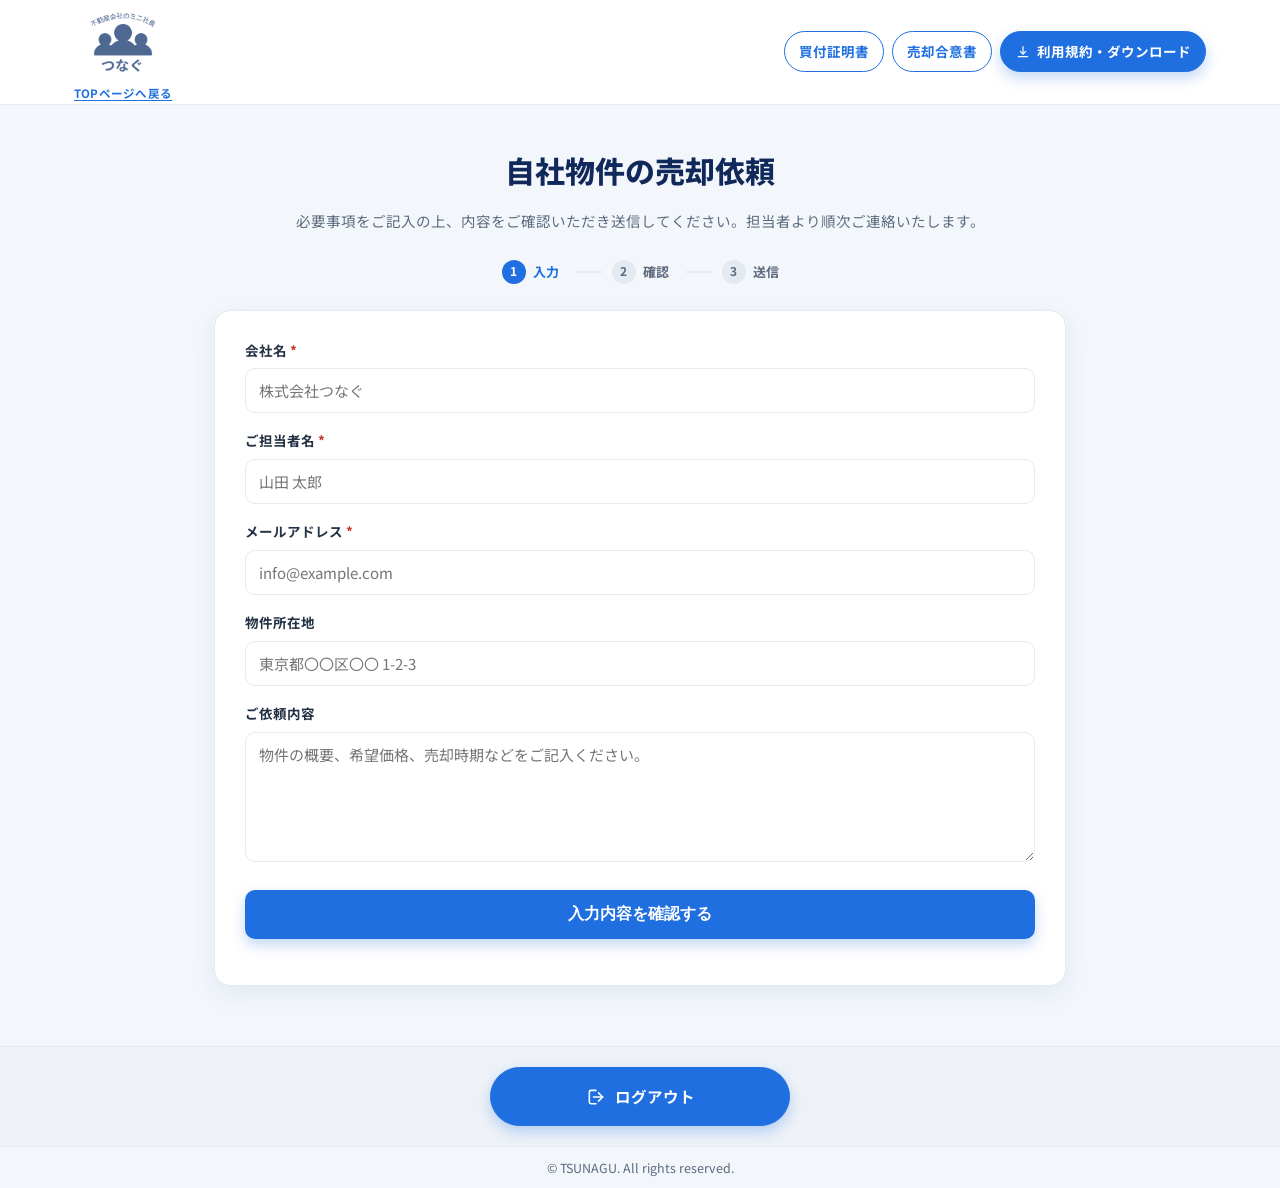
==== form.html @ c7cf2a96 "ログアウトをフッターのみに集約し、視認性を「利用規約・ダウンロード」相当に - ヘッダーのログアウトボタンを削除（フッターに一本化） - フッターの全幅帯・中央のボタンを塗り（ブランド青・影付き）に変" ====
<!DOCTYPE html>
<html lang="ja">
<head>
  <meta charset="UTF-8">
  <meta name="viewport" content="width=device-width, initial-scale=1.0">
  <title>自社物件の売却依頼 | つなぐ依頼ページ</title>
  <meta name="robots" content="noindex, nofollow">
  <link rel="preconnect" href="https://fonts.googleapis.com">
  <link rel="preconnect" href="https://fonts.gstatic.com" crossorigin>
  <link href="https://fonts.googleapis.com/css2?family=Noto+Sans+JP:wght@400;500;700;900&display=swap" rel="stylesheet">
  <link rel="stylesheet" href="assets/css/style.css">
</head>
<body>

  <!-- ヘッダー（共通・簡略） -->
  <header class="site-header">
    <div class="container site-header__inner">
      <a href="index.html" class="site-logo" title="TOPページへ戻る">
        <img class="site-logo__img" src="assets/img/tsunaglogo.png" alt="つなぐ" width="500" height="500">
        <span class="site-logo__caption">TOPページへ戻る</span>
      </a>
      <button type="button" class="header-toggle" aria-label="メニューを開く" aria-expanded="false" aria-controls="header-nav">
        <span class="header-toggle__bar"></span>
      </button>
      <nav class="header-actions" id="header-nav">
        <a href="#" class="btn-header btn-header--ghost" download><span>買付証明書</span></a>
        <a href="#" class="btn-header btn-header--ghost" download><span>売却合意書</span></a>
        <a href="#" class="btn-header btn-header--solid">
          <svg class="icon" viewBox="0 0 24 24" aria-hidden="true" focusable="false">
            <path d="M12 4v10" fill="none" stroke="currentColor" stroke-width="1.8" stroke-linecap="round"/>
            <path d="M8 11l4 4 4-4" fill="none" stroke="currentColor" stroke-width="1.8" stroke-linecap="round" stroke-linejoin="round"/>
            <path d="M5 19h14" fill="none" stroke="currentColor" stroke-width="1.8" stroke-linecap="round"/>
          </svg>
          <span>利用規約・ダウンロード</span>
        </a>
      </nav>
    </div>
  </header>

  <!-- ============================================================
       フォームページ（デザイン確認用モック）
       ※ WPテンプレート「つなぐ フォームページ」= 固定ページ名 + 説明 + ステップ + CF7フォーム
  ============================================================ -->
  <main class="formpage">
    <div class="container formpage__inner">

      <!-- 固定ページ名（WPでは the_title()） -->
      <h1 class="formpage__title">自社物件の売却依頼</h1>

      <!-- 説明（ACF: form_desc） -->
      <p class="formpage__desc">必要事項をご記入の上、内容をご確認いただき送信してください。担当者より順次ご連絡いたします。</p>

      <!-- 入力 → 確認 → 送信 -->
      <ol class="formsteps" aria-label="入力の流れ">
        <li class="formsteps__item is-current"><span class="formsteps__num">1</span>入力</li>
        <li class="formsteps__item"><span class="formsteps__num">2</span>確認</li>
        <li class="formsteps__item"><span class="formsteps__num">3</span>送信</li>
      </ol>

      <!-- フォーム（WPでは ACF: form_shortcode の CF7 を do_shortcode で出力）。以下はサンプル -->
      <div class="formpage__form">
        <form onsubmit="return false;">
          <p><label>会社名 <span aria-hidden="true" style="color:#c0392b">*</span><input type="text" placeholder="株式会社つなぐ"></label></p>
          <p><label>ご担当者名 <span aria-hidden="true" style="color:#c0392b">*</span><input type="text" placeholder="山田 太郎"></label></p>
          <p><label>メールアドレス <span aria-hidden="true" style="color:#c0392b">*</span><input type="email" placeholder="info@example.com"></label></p>
          <p><label>物件所在地<input type="text" placeholder="東京都〇〇区〇〇 1-2-3"></label></p>
          <p><label>ご依頼内容<textarea placeholder="物件の概要、希望価格、売却時期などをご記入ください。"></textarea></label></p>
          <p><input type="submit" value="入力内容を確認する"></p>
        </form>
      </div>

    </div>
  </main>

  <footer class="site-footer">
    <div class="site-footer__logout">
      <a class="logout-btn" href="#">
        <svg class="icon" viewBox="0 0 24 24" aria-hidden="true" focusable="false">
          <path d="M15 17l5-5-5-5" fill="none" stroke="currentColor" stroke-width="1.9" stroke-linecap="round" stroke-linejoin="round"/>
          <path d="M20 12H9" fill="none" stroke="currentColor" stroke-width="1.9" stroke-linecap="round"/>
          <path d="M12 20H6a2 2 0 0 1-2-2V6a2 2 0 0 1 2-2h6" fill="none" stroke="currentColor" stroke-width="1.9" stroke-linecap="round" stroke-linejoin="round"/>
        </svg>
        <span>ログアウト</span>
      </a>
    </div>
    <div class="container">
      <small class="site-footer__copy">&copy; TSUNAGU. All rights reserved.</small>
    </div>
  </footer>


  <script src="assets/js/main.js"></script>
</body>
</html>
---- assets/css/style.css ----
@charset "UTF-8";
/* ============================================================
   つなぐ依頼ページ - スタイルシート
   構成：1.変数  2.ベース  3.共通ボタン  4.ヘッダー  5.ヒーロー
        6.おすすめツール  7.サービスカード  8.相談CTA  9.フッター
        10.出現アニメ  11.レスポンシブ
   ※ 色テーマはカードの data-theme で切替（--c / --c-bg）
   ============================================================ */

/* ---------- 1. 変数 ---------- */
:root {
  --brand:       #1f6fe0;
  --brand-dark:  #0d3fa6;
  --navy:        #11295a;
  --ink:         #233244;
  --muted:       #5d6b7e;
  --line:        #e4eaf2;
  --bg:          #ffffff;
  --bg-soft:     #f3f7fc;

  --radius:      16px;
  --radius-sm:   10px;
  --shadow:      0 10px 30px rgba(20, 52, 110, 0.08);
  --shadow-card: 0 8px 24px rgba(20, 52, 110, 0.07);

  --container:   1180px;
  --gutter:      24px;

  --font: "Noto Sans JP", -apple-system, BlinkMacSystemFont, "Hiragino Sans",
          "Yu Gothic UI", "Meiryo", sans-serif;
}

/* ---------- 2. ベース ---------- */
*, *::before, *::after { box-sizing: border-box; }

html { -webkit-text-size-adjust: 100%; scroll-behavior: smooth; }

body {
  margin: 0;
  font-family: var(--font);
  color: var(--ink);
  background: var(--bg);
  line-height: 1.7;
  -webkit-font-smoothing: antialiased;
  text-rendering: optimizeLegibility;
}

img, svg { display: block; max-width: 100%; }
a { color: inherit; text-decoration: none; }
ul { list-style: none; margin: 0; padding: 0; }
h1, h2, h3, p { margin: 0; }

.icon { width: 1.25em; height: 1.25em; flex: none; }

.container {
  width: 100%;
  max-width: var(--container);
  margin-inline: auto;
  padding-inline: var(--gutter);
}

/* ---------- 3. 共通ボタン ---------- */
.btn {
  display: inline-flex;
  align-items: center;
  justify-content: center;
  gap: 8px;
  padding: 12px 18px;
  border-radius: var(--radius-sm);
  font-weight: 700;
  font-size: 15px;
  line-height: 1.3;
  text-align: center;
  white-space: nowrap;
  border: 2px solid transparent;
  cursor: pointer;
  transition: transform .15s ease, box-shadow .15s ease, background-color .15s ease,
              color .15s ease, border-color .15s ease;
}
.btn:hover { transform: translateY(-2px); }
.btn:active { transform: translateY(0); }

/* テーマ依存（カード内）：--c / --c-bg を利用 */
.btn--outline {
  background: #fff;
  color: var(--c, var(--brand));
  border-color: var(--c, var(--brand));
}
.btn--outline:hover { background: var(--c-bg, #eef4ff); }

.btn--solid {
  background: var(--c, var(--brand));
  color: #fff;
  box-shadow: 0 6px 14px rgba(20, 52, 110, 0.18);
}
.btn--solid:hover { filter: brightness(1.06); }

.btn--white {
  background: #fff;
  color: var(--brand-dark);
}
.btn--white:hover { box-shadow: 0 10px 24px rgba(0, 0, 0, 0.18); }

/* ---------- 4. ヘッダー ---------- */
.site-header {
  position: sticky;
  top: 0;
  z-index: 50;
  background: rgba(255, 255, 255, 0.92);
  backdrop-filter: blur(8px);
  border-bottom: 1px solid var(--line);
}
.site-header__inner {
  display: flex;
  align-items: center;
  justify-content: space-between;
  min-height: 92px;
}
/* ロゴ＋その下の「TOPページへ戻る」テキスト */
.site-logo {
  display: inline-flex;
  flex-direction: column;
  align-items: center;
  gap: 0;
  transition: opacity .15s ease;
}
.site-logo:hover { opacity: .8; }
.site-logo__img { display: block; height: 88px; width: auto; margin-bottom: -4px; }
.site-logo__caption {
  font-size: 11.5px;
  font-weight: 700;
  color: var(--brand);
  letter-spacing: .02em;
  white-space: nowrap;
  text-decoration: underline;
  text-underline-offset: 2px;
  text-decoration-thickness: 1px;
}
.site-logo:hover .site-logo__caption { color: var(--brand-dark); }

.header-actions { display: inline-flex; align-items: center; gap: 8px; flex-wrap: wrap; justify-content: flex-end; }
.btn-header {
  display: inline-flex;
  align-items: center;
  gap: 6px;
  padding: 8px 14px;
  border-radius: 999px;
  font-weight: 700;
  font-size: 13.5px;
  white-space: nowrap;
  border: 1.5px solid var(--brand);
  transition: background-color .15s ease, color .15s ease, filter .15s ease, box-shadow .15s ease;
}
.btn-header .icon { width: 16px; height: 16px; }
.btn-header--ghost { color: var(--brand); background: #fff; }
.btn-header--ghost:hover { background: #eaf3ff; }
.btn-header--solid { color: #fff; background: var(--brand); box-shadow: 0 6px 14px rgba(31, 111, 224, .28); }
.btn-header--solid:hover { filter: brightness(1.06); }

/* ハンバーガー（スマホのみ表示） */
.header-toggle { display: none; }
.header-toggle {
  position: relative;
  width: 44px;
  height: 44px;
  border: 1.5px solid var(--brand);
  border-radius: 10px;
  background: #fff;
  cursor: pointer;
  flex: none;
}
.header-toggle__bar,
.header-toggle__bar::before,
.header-toggle__bar::after {
  position: absolute;
  left: 50%;
  width: 20px;
  height: 2px;
  border-radius: 2px;
  background: var(--brand);
  transition: transform .2s ease, opacity .2s ease, background-color .2s ease;
}
.header-toggle__bar { top: 50%; transform: translate(-50%, -50%); }
.header-toggle__bar::before { content: ""; top: -6px; transform: translateX(-50%); }
.header-toggle__bar::after  { content: ""; top: 6px;  transform: translateX(-50%); }
.header-toggle.is-open .header-toggle__bar { background: transparent; }
.header-toggle.is-open .header-toggle__bar::before { top: 0; transform: translateX(-50%) rotate(45deg); }
.header-toggle.is-open .header-toggle__bar::after  { top: 0; transform: translateX(-50%) rotate(-45deg); }

/* ---------- 5. ヒーロー ---------- */
.hero {
  position: relative;
  overflow: hidden;
  background: linear-gradient(180deg, #eaf3ff 0%, #f4f9ff 55%, #ffffff 100%);
  padding-block: 20px 34px;
}
.hero__skyline {
  position: absolute;
  inset: auto 0 0 0;
  width: 100%;
  aspect-ratio: 2104 / 747;
  background: url("../img/tsungau_back.png") no-repeat bottom center / 100% auto;
  -webkit-mask-image: linear-gradient(to bottom, transparent 0, #000 34%);
          mask-image: linear-gradient(to bottom, transparent 0, #000 34%);
  z-index: 0;
  pointer-events: none;
}
.hero__inner {
  position: relative;
  z-index: 1;
  display: grid;
  grid-template-columns: minmax(0, 1.05fr) minmax(330px, 0.95fr);
  gap: 40px;
  align-items: center;
}
.hero__badge {
  display: inline-flex;
  align-items: center;
  gap: 8px;
  background: var(--brand);
  color: #fff;
  font-weight: 700;
  font-size: 13px;
  letter-spacing: .08em;
  padding: 7px 16px;
  border-radius: 999px;
  box-shadow: 0 6px 16px rgba(31, 111, 224, 0.3);
}
.hero__title {
  margin-top: 16px;
  font-size: clamp(28px, 3.2vw, 44px);
  font-weight: 900;
  line-height: 1.18;
  letter-spacing: .01em;
  color: var(--navy);
}
.hero__lead {
  margin-top: 14px;
  max-width: 540px;
  font-size: 15px;
  color: var(--muted);
}
.hero__contact {
  margin-top: 14px;
  display: inline-flex;
  align-items: center;
  gap: 10px;
  padding: 8px 16px;
  background: #fff;
  border: 1px solid var(--line);
  border-radius: 999px;
  box-shadow: 0 6px 14px rgba(20, 52, 110, .08);
  font-size: 14px;
}
.hero__contact-label { color: var(--muted); font-weight: 700; font-size: 12.5px; letter-spacing: .04em; }
.hero__contact-mail {
  color: var(--brand);
  font-weight: 700;
  text-decoration: none;
  border-bottom: 1px dashed transparent;
}
.hero__contact-mail:hover { border-bottom-color: var(--brand); }

/* ご利用について カード */
.info-card {
  background: #fff;
  border: 1px solid var(--line);
  border-radius: var(--radius);
  box-shadow: var(--shadow);
  padding: 24px 26px;
}
.info-card__head {
  display: flex;
  gap: 14px;
  align-items: flex-start;
  padding-bottom: 18px;
  border-bottom: 1px dashed var(--line);
}
.info-card__head-icon {
  display: inline-flex;
  align-items: center;
  justify-content: center;
  width: 42px;
  height: 42px;
  flex: none;
  border-radius: 50%;
  background: #eaf3ff;
  color: var(--brand);
}
.info-card__head-icon .icon { width: 24px; height: 24px; }
.info-card__title { font-size: 17px; font-weight: 700; color: var(--navy); }
.info-card__desc { margin-top: 4px; font-size: 13px; color: var(--muted); line-height: 1.6; }

.info-card__list {
  display: grid;
  grid-template-columns: repeat(3, 1fr);
  gap: 10px;
  padding-top: 18px;
}
.info-item__link {
  display: flex;
  flex-direction: column;
  align-items: center;
  text-align: center;
  gap: 8px;
  padding: 6px 4px;
  border-radius: 12px;
  color: var(--ink);
  transition: background-color .15s ease;
}
.info-item__link:hover { background: var(--bg-soft); }
.info-item__link:hover .info-item__icon { background: var(--brand); color: #fff; }
.info-item__icon {
  display: inline-flex;
  align-items: center;
  justify-content: center;
  width: 50px;
  height: 50px;
  border-radius: 14px;
  background: var(--bg-soft);
  color: var(--brand);
  transition: background-color .15s ease, color .15s ease;
}
.info-item__icon .icon { width: 26px; height: 26px; }
.info-item__label { font-size: 12.5px; font-weight: 500; color: var(--ink); line-height: 1.4; }

/* ---------- 6. おすすめツール（調速） ---------- */
.hero__promo { position: relative; z-index: 1; }
.featured__box {
  position: relative;
  display: flex;
  flex-direction: column;
  gap: 10px;
  text-align: center;
  background: linear-gradient(150deg, #0a2569 0%, #123a9e 58%, #1c54c8 100%);
  border-radius: 18px;
  padding: 18px 20px 16px;
  box-shadow: 0 16px 36px rgba(10, 37, 105, 0.28);
  overflow: hidden;
}
.featured__box::after { /* 装飾の光彩（プレースホルダー） */
  content: "";
  position: absolute;
  right: -60px; top: -80px;
  width: 260px; height: 260px;
  background: radial-gradient(circle, rgba(99, 160, 255, .35), transparent 70%);
  pointer-events: none;
}
.featured__ribbon {
  position: absolute;
  top: -16px;
  left: 22px;
  z-index: 3;
  display: inline-flex;
  align-items: center;
  gap: 6px;
  background: linear-gradient(180deg, #fbe2a0, #e3b25c);
  color: #5a3d08;
  font-size: 13px;
  font-weight: 700;
  letter-spacing: .04em;
  padding: 9px 18px 9px 16px;
  border-radius: 999px;
  box-shadow: 0 10px 22px rgba(216, 158, 56, .35),
              0 2px 4px rgba(0, 0, 0, .12);
  transform-origin: center;
  animation: ribbon-float 4.2s ease-in-out infinite;
}
.featured__ribbon::before {
  content: "";
  display: inline-block;
  width: 10px;
  height: 10px;
  background: #fff8e1;
  clip-path: polygon(50% 0, 61% 38%, 100% 38%, 68% 60%, 80% 100%, 50% 76%, 20% 100%, 32% 60%, 0 38%, 39% 38%);
  filter: drop-shadow(0 1px 1px rgba(120, 80, 0, .25));
}
@keyframes ribbon-float {
  0%, 100% { transform: translateY(0) rotate(-3deg); }
  50%      { transform: translateY(-6px) rotate(-3deg); }
}
@media (prefers-reduced-motion: reduce) {
  .featured__ribbon { animation: none; transform: rotate(-3deg); }
}
.featured__brand {
  display: flex;
  align-items: center;
  justify-content: center;
}
.featured__logo {
  display: block;
  height: 96px;
  width: auto;
  background: #fff;
  border-radius: 14px;
  padding: 8px 16px;
  box-shadow: 0 6px 16px rgba(0, 0, 0, .18);
}
.featured__body { color: #eaf1ff; }
.featured__product {
  display: flex;
  align-items: center;
  justify-content: center;
  flex-wrap: wrap;
  gap: 8px;
  font-size: 16px;
  font-weight: 700;
  color: #fff;
}
.featured__pill {
  font-size: 11.5px;
  font-weight: 700;
  color: #0d3fa6;
  background: #cfe2ff;
  padding: 3px 10px;
  border-radius: 999px;
}
.featured__text { margin-top: 4px; font-size: 12.5px; color: #c8d8f5; line-height: 1.6; }
.featured__btn { align-self: stretch; justify-content: center; padding: 10px 18px; font-size: 14px; }
.featured__btn .icon { width: 18px; height: 18px; }

/* ---------- 7. サービスカード ---------- */
.services { padding-block: 14px 18px; background: #fff; }
.services__grid {
  display: grid;
  grid-template-columns: repeat(3, 1fr);
  gap: 14px;
}

.service-card {
  --c: var(--brand);
  --c-bg: #eef4ff;
  display: flex;
  flex-direction: column;
  background: #fff;
  border: 1px solid var(--line);
  border-radius: var(--radius);
  box-shadow: var(--shadow-card);
  padding: 14px 16px 15px;
}

/* カラーテーマ */
.service-card[data-theme="blue"]   { --c:#2563eb; --c-bg:#e9f1fe; }
.service-card[data-theme="teal"]   { --c:#0d9488; --c-bg:#e0f4f0; }
.service-card[data-theme="green"]  { --c:#1ba24d; --c-bg:#e6f6ea; }
.service-card[data-theme="purple"] { --c:#7c3aed; --c-bg:#f0eafc; }
.service-card[data-theme="orange"] { --c:#ed6a14; --c-bg:#fceede; }
.service-card[data-theme="cyan"]   { --c:#0e93ab; --c-bg:#e1f3f6; }

.service-card__tag {
  align-self: flex-start;
  font-size: 12px;
  font-weight: 700;
  color: var(--c);
  background: var(--c-bg);
  padding: 5px 12px;
  border-radius: 999px;
}
.service-card__head {
  display: flex;
  align-items: center;
  gap: 12px;
  margin-top: 10px;
}
.service-card__icon {
  display: inline-flex;
  align-items: center;
  justify-content: center;
  width: 48px;
  height: 48px;
  flex: none;
  border-radius: 50%;
  background: var(--c-bg);
  color: var(--c);
}
.service-card__icon .icon { width: 28px; height: 28px; }
.service-card__title {
  font-size: 17px;
  font-weight: 700;
  line-height: 1.3;
  color: var(--navy);
}
.service-card__title small { display: block; font-size: 11.5px; font-weight: 500; color: var(--muted); }
.service-card__desc {
  margin-top: 8px;
  font-size: 12.5px;
  color: var(--muted);
  line-height: 1.55;
  flex: 1 1 auto;
}
.service-card__actions {
  display: grid;
  grid-template-columns: 1fr 1fr;
  gap: 9px;
  margin-top: 12px;
}
.service-card__actions .btn { padding: 11px 7px; font-size: 13.5px; }

/* 依頼(大)：詳細(小) = 7:3 のスプリット */
.service-card__actions.actions--split {
  grid-template-columns: 7fr 3fr;
}
/* 大ボタン：直接リンク（a）／ドロップダウンのトリガー（.pdf-trigger）の両対応 */
.actions--split a.actions__primary,
.actions--split .actions__primary .pdf-trigger { font-size: 15px; font-weight: 700; padding: 13px 8px; }
.actions--split .actions__secondary { font-size: 12.5px; padding: 12px 6px; }

/* PDFドロップダウン（左ボタン） */
.pdf-dropdown { position: relative; }
.pdf-trigger { width: 100%; gap: 5px; }
.pdf-caret { width: 12px; height: 12px; transition: transform .15s ease; }
.pdf-dropdown.is-single .pdf-caret { display: none; }
.pdf-trigger[aria-expanded="true"] .pdf-caret { transform: rotate(180deg); }
.pdf-menu {
  position: absolute;
  z-index: 30;
  top: calc(100% + 6px);
  left: 0;
  min-width: 100%;
  width: max-content;
  max-width: 240px;
  margin: 0;
  padding: 6px;
  background: #fff;
  border: 1px solid var(--line);
  border-radius: 12px;
  box-shadow: 0 14px 30px rgba(20, 52, 110, .16);
}
.pdf-menu[hidden] { display: none; }
.pdf-menu__item {
  display: flex;
  align-items: center;
  gap: 9px;
  padding: 9px 12px;
  border-radius: 8px;
  font-size: 13px;
  font-weight: 600;
  line-height: 1.4;
  color: var(--ink);
  transition: background-color .12s ease, color .12s ease;
}
.pdf-menu__item::before {
  content: "";
  flex: none;
  width: 7px; height: 7px;
  border-right: 2px solid var(--c, var(--brand));
  border-bottom: 2px solid var(--c, var(--brand));
  transform: rotate(-45deg);
}
.pdf-menu__item:hover { background: var(--c-bg, #eef4ff); color: var(--c, var(--brand)); }

/* ---------- 8. 相談CTA ---------- */
.help-cta {
  background: linear-gradient(120deg, #1857c8 0%, #2070e6 100%);
  color: #fff;
}
.help-cta__inner {
  display: flex;
  align-items: center;
  gap: 24px;
  padding-block: 15px;
}
.help-cta__icon {
  display: inline-flex;
  align-items: center;
  justify-content: center;
  width: 58px;
  height: 58px;
  flex: none;
  border-radius: 50%;
  background: rgba(255, 255, 255, .15);
  border: 2px solid rgba(255, 255, 255, .4);
  color: #fff;
}
.help-cta__icon .icon { width: 30px; height: 30px; }
.help-cta__text { flex: 1 1 auto; }
.help-cta__title { font-size: clamp(18px, 2.1vw, 23px); font-weight: 700; }
.help-cta__desc { margin-top: 4px; font-size: 13.5px; color: #dceaff; }
.help-cta__btn { white-space: nowrap; padding: 13px 24px; font-size: 15px; }
.help-cta__btn .icon:first-child { width: 20px; height: 20px; }
.help-cta__btn .icon:last-child { width: 18px; height: 18px; }

/* TOPIC（相談CTAの上のお知らせ・マーキー） */
.topics {
  display: flex;
  align-items: center;
  gap: 16px;
  margin-bottom: 18px;
  padding: 11px 16px;
  background: linear-gradient(120deg, #1857c8 0%, #2070e6 100%);
  border-radius: 12px;
  box-shadow: 0 8px 20px rgba(20, 52, 110, .14);
}
.topics__label {
  flex: none;
  display: inline-flex;
  align-items: center;
  font-size: 13px;
  font-weight: 800;
  letter-spacing: .14em;
  color: #ffd980;
  background: rgba(8, 28, 70, .28);
  padding: 6px 14px;
  border-radius: 999px;
}
.topics__viewport { flex: 1 1 auto; overflow: hidden; }
.topics__track {
  display: flex;
  align-items: center;
  margin: 0;
  padding: 0;
  list-style: none;
  white-space: nowrap;
}
.topics__track.is-marquee { width: max-content; animation: topics-marquee 26s linear infinite; }
.topics:hover .topics__track.is-marquee { animation-play-state: paused; }
.topics__item {
  position: relative;
  display: inline-flex;
  align-items: center;
  padding: 0 24px 0 32px;
  color: #fff;
  font-weight: 700;
  font-size: 15px;
}
.topics__item::before {
  content: "";
  position: absolute;
  left: 13px; top: 50%;
  transform: translateY(-50%);
  width: 6px; height: 6px;
  border-radius: 50%;
  background: #ffd980;
}
@keyframes topics-marquee {
  from { transform: translateX(0); }
  to   { transform: translateX(-50%); }
}
@media (prefers-reduced-motion: reduce) {
  .topics__track.is-marquee { animation: none; }
  .topics__track { white-space: normal; flex-wrap: wrap; }
}

/* ---------- 9. フッター ---------- */
.site-footer { background: var(--bg-soft); border-top: 1px solid var(--line); }
.site-footer .container {
  display: flex;
  align-items: center;
  justify-content: center;
  padding-block: 10px;
  text-align: center;
}
.site-footer__copy { color: var(--muted); font-size: 12.5px; }

/* ---------- モーダル（ポップアップ） ---------- */
.modal {
  position: fixed;
  inset: 0;
  z-index: 100;
  display: flex;
  align-items: center;
  justify-content: center;
  padding: 24px;
}
.modal[hidden] { display: none; }
.modal__overlay {
  position: absolute;
  inset: 0;
  background: rgba(13, 31, 64, .55);
  -webkit-backdrop-filter: blur(2px);
  backdrop-filter: blur(2px);
}
.modal__dialog {
  position: relative;
  display: flex;
  flex-direction: column;
  width: 100%;
  max-width: 680px;
  max-height: 88vh;
  background: #fff;
  border-radius: 18px;
  box-shadow: 0 24px 60px rgba(0, 0, 0, .3);
  overflow: hidden;
  animation: modal-in .2s ease;
}
@keyframes modal-in {
  from { opacity: 0; transform: translateY(12px) scale(.98); }
  to   { opacity: 1; transform: none; }
}
.modal__close {
  position: absolute;
  top: 14px; right: 14px;
  z-index: 2;
  width: 36px; height: 36px;
  display: inline-flex;
  align-items: center;
  justify-content: center;
  border: none;
  border-radius: 50%;
  background: var(--bg-soft);
  color: var(--muted);
  font-size: 22px;
  line-height: 1;
  cursor: pointer;
  transition: background-color .15s ease, color .15s ease;
}
.modal__close:hover { background: #e7edf6; color: var(--ink); }
.modal__title {
  flex: none;
  padding: 28px 60px 14px 32px;
  font-size: 22px;
  font-weight: 700;
  line-height: 1.45;
  color: var(--navy);
}
.modal__title:empty { display: none; }
.modal__title:empty + .modal__body { padding-top: 30px; }

/* 本文（ACF WYSIWYG 想定：見出し・リンク・画像などを自由に挿入可能） */
.modal__body {
  flex: 1 1 auto;
  overflow-y: auto;
  padding: 0 32px 32px;
  font-size: 15px;
  line-height: 1.9;
  color: var(--ink);
}
.modal__body > :first-child { margin-top: 0; }
.modal__body > :last-child { margin-bottom: 0; }
.modal__body h2, .modal__body h3, .modal__body h4 {
  margin: 22px 0 10px;
  line-height: 1.5;
  color: var(--navy);
}
.modal__body h2 { font-size: 19px; }
.modal__body h3 { font-size: 17px; }
.modal__body h4 { font-size: 15.5px; }
.modal__body p { margin: 0 0 12px; }
.modal__body ul, .modal__body ol { margin: 0 0 14px; padding-left: 1.4em; }
.modal__body ul { list-style: disc; }
.modal__body ol { list-style: decimal; }
.modal__body li { margin: 4px 0; }
.modal__body a {
  color: var(--brand);
  font-weight: 600;
  text-decoration: underline;
  text-underline-offset: 2px;
}
.modal__body a:hover { color: var(--brand-dark); }
.modal__body img {
  display: block;
  width: 100%;
  height: auto;
  margin: 14px 0;
  border-radius: 12px;
}
.modal__body hr { border: none; border-top: 1px solid var(--line); margin: 18px 0; }
.modal__body strong { font-weight: 700; }
.modal__body .popup-note { font-size: 13px; color: var(--muted); }
.modal__body .popup-pdf {
  display: block;
  width: 100%;
  height: 70vh;
  margin: 0 0 12px;
  border: 1px solid var(--line);
  border-radius: 10px;
  background: #f6f8fb;
}

body.is-locked { overflow: hidden; }
@media (prefers-reduced-motion: reduce) {
  .modal__dialog { animation: none; }
}

/* ---------- ログアウト（フッター全幅・中央） ---------- */
.site-footer__logout {
  display: flex;
  justify-content: center;
  padding: 20px var(--gutter);
  background: #eef2f8;
  border-bottom: 1px solid var(--line);
}
/* 「利用規約・ダウンロード」と同等の視認性（塗りボタン） */
.logout-btn {
  display: inline-flex;
  align-items: center;
  justify-content: center;
  gap: 9px;
  min-width: 300px;
  padding: 15px 34px;
  border-radius: 999px;
  background: var(--brand);
  border: 1.5px solid var(--brand);
  color: #fff;
  font-size: 15.5px;
  font-weight: 700;
  box-shadow: 0 6px 14px rgba(31, 111, 224, .28);
  transition: filter .15s ease, box-shadow .15s ease, transform .15s ease;
}
.logout-btn .icon { width: 20px; height: 20px; flex: none; }
.logout-btn:hover {
  filter: brightness(1.06);
  box-shadow: 0 10px 22px rgba(31, 111, 224, .34);
  transform: translateY(-1px);
}
@media (max-width: 680px) {
  .site-footer__logout { padding: 16px var(--gutter); }
  .logout-btn { min-width: 0; width: 100%; padding: 14px 20px; font-size: 15px; }
}
@media print { .site-footer__logout { display: none; } }

/* ---------- ログインページ ---------- */
.login-page {
  min-height: 100vh;
  display: flex;
  background: linear-gradient(180deg, #eaf3ff 0%, #f4f9ff 55%, #ffffff 100%);
}
.login {
  position: relative;
  z-index: 1;
  flex: 1 1 auto;
  display: flex;
  align-items: center;
  justify-content: center;
  padding: 48px 20px;
}
.login__skyline {
  position: fixed;
  inset: auto 0 0 0;
  width: 100%;
  aspect-ratio: 2104 / 747;
  background: url("../img/tsungau_back.png") no-repeat bottom center / 100% auto;
  -webkit-mask-image: linear-gradient(to bottom, transparent 0, #000 42%);
          mask-image: linear-gradient(to bottom, transparent 0, #000 42%);
  z-index: 0;
  pointer-events: none;
}
.login__card {
  position: relative;
  z-index: 1;
  width: 100%;
  max-width: 430px;
  background: #fff;
  border: 1px solid var(--line);
  border-radius: 20px;
  box-shadow: 0 20px 50px rgba(20, 52, 110, .14);
  padding: 36px 34px 30px;
}
.login__head { text-align: center; margin-bottom: 22px; }
.login__logo { height: 84px; width: auto; margin: 0 auto 14px; }
.login__title { font-size: 22px; font-weight: 800; color: var(--navy); }
.login__lead { margin-top: 8px; font-size: 13.5px; color: var(--muted); line-height: 1.7; }
.login__error {
  margin-bottom: 16px;
  padding: 11px 14px;
  border-radius: 10px;
  background: #fdecec;
  border: 1px solid #f3c0c0;
  color: #c0392b;
  font-size: 13.5px;
  font-weight: 600;
}
.login__error[hidden] { display: none; }
.login__form { display: flex; flex-direction: column; gap: 16px; }
.field { display: flex; flex-direction: column; gap: 7px; }
.field > label { font-size: 13px; font-weight: 700; color: var(--ink); }
.field input[type="text"],
.field input[type="password"] {
  width: 100%;
  padding: 12px 14px;
  font-size: 15px;
  font-family: inherit;
  color: var(--ink);
  background: #fff;
  border: 1.5px solid var(--line);
  border-radius: 10px;
  transition: border-color .15s ease, box-shadow .15s ease;
}
.field input::placeholder { color: #aab4c2; }
.field input:focus {
  outline: none;
  border-color: var(--brand);
  box-shadow: 0 0 0 3px rgba(31, 111, 224, .15);
}
.field__pass { position: relative; }
.field__pass input { padding-right: 46px; }
.pass-toggle {
  position: absolute;
  top: 50%; right: 8px;
  transform: translateY(-50%);
  display: inline-flex;
  align-items: center;
  justify-content: center;
  width: 34px; height: 34px;
  border: none;
  background: transparent;
  color: var(--muted);
  border-radius: 8px;
  cursor: pointer;
}
.pass-toggle:hover { background: var(--bg-soft); color: var(--ink); }
.pass-toggle .icon { width: 20px; height: 20px; }
.pass-toggle .icon-eye-off { display: none; }
.pass-toggle.is-on .icon-eye { display: none; }
.pass-toggle.is-on .icon-eye-off { display: block; }
.login__row {
  display: flex;
  align-items: center;
  justify-content: space-between;
  gap: 12px;
  flex-wrap: wrap;
  font-size: 13px;
}
.checkbox { display: inline-flex; align-items: center; gap: 7px; cursor: pointer; color: var(--ink); }
.checkbox input { width: 16px; height: 16px; accent-color: var(--brand); }
.login__forgot { color: var(--brand); font-weight: 600; }
.login__forgot:hover { text-decoration: underline; }
.login__submit { width: 100%; margin-top: 4px; padding: 14px; font-size: 16px; }
.login__note {
  margin-top: 20px;
  padding-top: 18px;
  border-top: 1px solid var(--line);
  text-align: center;
  font-size: 12.5px;
  color: var(--muted);
  line-height: 1.75;
}
@media (max-width: 480px) {
  .login__card { padding: 28px 22px 24px; border-radius: 16px; }
  .login__logo { height: 70px; }
}
@media (max-width: 680px) {
  .modal { padding: 16px; }
  .modal__title { padding: 24px 52px 12px 22px; font-size: 19px; }
  .modal__body { padding: 0 22px 24px; }
}

/* ---------- フォームページ ---------- */
.formpage { background: var(--bg-soft); min-height: 60vh; padding-block: 40px 60px; }
.formpage__inner { max-width: 900px; }
.formpage__title {
  font-size: clamp(22px, 3vw, 30px);
  font-weight: 800;
  color: var(--navy);
  text-align: center;
}
.formpage__desc {
  margin-top: 12px;
  text-align: center;
  font-size: 14.5px;
  line-height: 1.8;
  color: var(--muted);
}

/* ステップ表示：入力 → 確認 → 送信 */
.formsteps {
  list-style: none;
  margin: 26px 0 0;
  padding: 0;
  display: flex;
  align-items: center;
  justify-content: center;
  gap: 10px;
}
.formsteps__item {
  display: inline-flex;
  align-items: center;
  gap: 7px;
  font-size: 13px;
  font-weight: 700;
  color: var(--muted);
}
.formsteps__item::after {
  content: "";
  width: 26px;
  height: 2px;
  background: var(--line);
  margin-left: 10px;
}
.formsteps__item:last-child::after { display: none; }
.formsteps__num {
  display: inline-flex;
  align-items: center;
  justify-content: center;
  width: 24px;
  height: 24px;
  border-radius: 50%;
  background: #e4eaf2;
  color: var(--muted);
  font-size: 12px;
}
.formsteps__item.is-current { color: var(--brand); }
.formsteps__item.is-current .formsteps__num { background: var(--brand); color: #fff; }
.formsteps__item.is-done { color: var(--brand); }
.formsteps__item.is-done .formsteps__num { background: var(--brand); color: #fff; }
.formsteps__item.is-done::after { background: var(--brand); }

/* 本文に .cf7-steps を置いた場合の簡易スタイル（任意・テーマ標準は .formsteps） */
.cf7-steps { display: flex; align-items: center; justify-content: center; gap: 10px; margin: 22px 0; flex-wrap: wrap; }
.cf7-step { display: inline-flex; align-items: center; gap: 7px; font-size: 13px; font-weight: 700; color: var(--muted); }
.cf7-step .num { display: inline-flex; align-items: center; justify-content: center; width: 24px; height: 24px; border-radius: 50%; background: #e4eaf2; color: var(--muted); font-size: 12px; }
.cf7-step.is-active .num, .cf7-step.is-done .num { background: var(--brand); color: #fff; }
.cf7-step.is-active, .cf7-step.is-done { color: var(--brand); }
.cf7-bar { width: 26px; height: 2px; background: var(--line); }

/* フォーム本体（CF7の出力を整形） */
.formpage__form {
  margin-top: 26px;
  background: #fff;
  border: 1px solid var(--line);
  border-radius: var(--radius);
  box-shadow: var(--shadow-card);
  padding: 28px 30px 30px;
}
.formpage__empty { color: var(--muted); font-size: 14px; text-align: center; }
.formpage__form p { margin: 0 0 16px; font-size: 14px; color: var(--ink); }
.formpage__form label { font-weight: 700; font-size: 13.5px; color: var(--ink); }
.formpage__form input[type="text"],
.formpage__form input[type="email"],
.formpage__form input[type="tel"],
.formpage__form input[type="url"],
.formpage__form input[type="number"],
.formpage__form input[type="date"],
.formpage__form select,
.formpage__form textarea {
  width: 100%;
  margin-top: 6px;
  padding: 11px 13px;
  font-size: 15px;
  font-family: inherit;
  color: var(--ink);
  background: #fff;
  border: 1.5px solid var(--line);
  border-radius: 10px;
  transition: border-color .15s ease, box-shadow .15s ease;
}
.formpage__form textarea { min-height: 130px; resize: vertical; }
.formpage__form input:focus,
.formpage__form select:focus,
.formpage__form textarea:focus {
  outline: none;
  border-color: var(--brand);
  box-shadow: 0 0 0 3px rgba(31, 111, 224, .15);
}
.formpage__form input[type="submit"],
.formpage__form button[type="submit"],
.formpage__form .wpcf7-submit {
  display: inline-flex;
  align-items: center;
  justify-content: center;
  width: 100%;
  margin-top: 6px;
  padding: 14px;
  font-size: 16px;
  font-weight: 700;
  color: #fff;
  background: var(--brand);
  border: none;
  border-radius: var(--radius-sm);
  box-shadow: 0 6px 14px rgba(31, 111, 224, .28);
  cursor: pointer;
  transition: filter .15s ease, transform .15s ease;
}
.formpage__form input[type="submit"]:hover,
.formpage__form .wpcf7-submit:hover { filter: brightness(1.06); }

/* CF7：入力→確認→送信 の画面切替（JSが is-confirming を付与）
   ※ .cf7c-buttons に display を指定しないこと（.cf7-confirm-screen の非表示と衝突するため） */
.formpage__form .cf7-confirm-screen { display: none; }
.formpage__form form.is-confirming .cf7-input-screen { display: none; }
.formpage__form form.is-confirming .cf7-confirm-screen { display: block; }

.formpage__form .cf7c-buttons { margin-top: 4px; }
/* 「修正する」（戻る）は控えめに（送信するとは縦並び） */
.formpage__form .cf7-back-btn,
.formpage__form .cf7c-back {
  background: #eef1f6;
  color: var(--ink);
  box-shadow: none;
  margin-bottom: 10px;
}
.formpage__form .cf7-back-btn:hover,
.formpage__form .cf7c-back:hover { filter: none; background: #e3e8f0; }
.formpage__form .wpcf7-spinner { margin: 12px auto 0; }

/* 「確認する」ボタン：中央配置で大きく */
.formpage__form .cf7-confirm-btn {
  display: block;
  width: auto;
  min-width: min(340px, 100%);
  margin: 10px auto 0;
  padding: 17px 48px;
  font-size: 17px;
}

/* 必須未入力などのエラー時ハイライト */
.formpage__form .is-invalid {
  border-color: #e04b4b !important;
  box-shadow: 0 0 0 3px rgba(224, 75, 75, .14) !important;
}

/* 確認画面の内容一覧 */
.formpage__form .cf7-confirm-screen h3 { font-size: 17px; color: var(--navy); margin: 0 0 6px; }
.formpage__form .cf7c-list { margin: 8px 0 16px; }
.cf7c-row {
  display: grid;
  grid-template-columns: 34% 1fr;
  gap: 12px;
  padding: 11px 2px;
  border-bottom: 1px solid var(--line);
  font-size: 14px;
}
.cf7c-row:first-child { border-top: 1px solid var(--line); }
.cf7c-label { font-weight: 700; color: var(--navy); }
.cf7c-value { color: var(--ink); white-space: pre-wrap; word-break: break-word; }
.formpage__form .cf7c-files-note { font-size: 13px; color: var(--muted); margin-top: -4px; }
.formpage__form .cf7c-section { font-size: 13.5px; font-weight: 800; color: var(--navy); letter-spacing: .02em; margin: 18px 0 2px; }
.formpage__form .cf7c-list > .cf7c-section:first-child { margin-top: 0; }
.cf7c-value.is-empty { color: #aab4c2; }

/* ===== ファイル添付エリア（CF7 Drag & Drop Multiple File Upload）=====
   「ファイルの参照」を大きな青ボタンにし、枠内どこでもクリックできると分かるUIに */
.formpage__form .codedropz-upload-handler {
  position: relative;
  border: 2px dashed #a9c3e8;
  border-radius: 14px;
  background: #f6faff;
  padding: 22px 16px;
  cursor: pointer;
  transition: border-color .15s ease, background-color .15s ease, box-shadow .15s ease;
}
.formpage__form .codedropz-upload-handler:hover,
.formpage__form .codedropz-upload-handler.dnd-dragover,
.formpage__form .codedropz-upload-handler.dragover {
  border-color: var(--brand);
  background: #eaf3ff;
  box-shadow: 0 0 0 3px rgba(31, 111, 224, .1);
}
.formpage__form .codedropz-upload-container {
  border: none;
  background: transparent;
  padding: 0;
}
.formpage__form .dnd-upload-text,
.formpage__form .codedropz-upload-inner h3 {
  margin: 0;
  text-align: center;
  font-size: 15px;
  font-weight: 700;
  line-height: 1.6;
  color: var(--navy);
}
.formpage__form .dnd-upload-text .dnd-text-or {
  display: block;
  margin: 6px 0 12px;
  font-size: 12.5px;
  font-weight: 500;
  color: var(--muted);
}
/* 参照ボタン本体 */
.formpage__form .cd-upload-btn,
.formpage__form .dnd-upload-text a,
.formpage__form .wpcf7-drag-n-drop-file {
  display: inline-flex;
  align-items: center;
  justify-content: center;
  gap: 9px;
  min-width: 240px;
  padding: 14px 30px;
  background: var(--brand);
  color: #fff !important;
  font-size: 16.5px;
  font-weight: 700;
  text-decoration: none !important;
  border: none;
  border-radius: 10px;
  box-shadow: 0 8px 18px rgba(31, 111, 224, .32);
  cursor: pointer;
  transition: filter .15s ease, transform .15s ease, box-shadow .15s ease;
}
.formpage__form .cd-upload-btn::before,
.formpage__form .dnd-upload-text a::before,
.formpage__form .wpcf7-drag-n-drop-file::before {
  content: "";
  flex: none;
  width: 21px;
  height: 21px;
  background: url("data:image/svg+xml;charset=utf-8,%3Csvg xmlns='http://www.w3.org/2000/svg' viewBox='0 0 24 24' fill='none' stroke='%23ffffff' stroke-width='2' stroke-linecap='round' stroke-linejoin='round'%3E%3Cpath d='M21 15v4a2 2 0 0 1-2 2H5a2 2 0 0 1-2-2v-4'/%3E%3Cpolyline points='17 8 12 3 7 8'/%3E%3Cline x1='12' y1='3' x2='12' y2='15'/%3E%3C/svg%3E") no-repeat center / contain;
}
.formpage__form .cd-upload-btn:hover,
.formpage__form .dnd-upload-text a:hover,
.formpage__form .wpcf7-drag-n-drop-file:hover {
  filter: brightness(1.07);
  transform: translateY(-1px);
  box-shadow: 0 10px 22px rgba(31, 111, 224, .38);
}
/* 「0 / 10」カウンタ（右下に配置して文言と重ならないように） */
.formpage__form .dnd-upload-counter {
  position: absolute;
  right: 12px;
  bottom: 8px;
  font-size: 12px;
  color: var(--muted);
  font-weight: 600;
}
/* アップロード済みリスト */
.formpage__form .dnd-upload-status { margin-top: 12px; }
@media (max-width: 680px) {
  .formpage__form .dnd-upload-text,
  .formpage__form .codedropz-upload-inner h3 { font-size: 13.5px; }
  .formpage__form .cd-upload-btn,
  .formpage__form .dnd-upload-text a,
  .formpage__form .wpcf7-drag-n-drop-file { min-width: 0; width: 100%; padding: 13px 18px; font-size: 15px; }
}

/* サンクス（送信完了）画面 */
.formpage__thanks {
  margin-top: 26px;
  background: #fff;
  border: 1px solid var(--line);
  border-radius: var(--radius);
  box-shadow: var(--shadow-card);
  padding: 44px 30px 40px;
  text-align: center;
}
.formpage__thanks[hidden] { display: none; }
.formpage__thanks-icon {
  display: inline-flex;
  align-items: center;
  justify-content: center;
  width: 66px;
  height: 66px;
  margin-bottom: 16px;
  border-radius: 50%;
  background: #e6f6ea;
  color: #1ba24d;
}
.formpage__thanks-icon svg { width: 34px; height: 34px; }
.formpage__thanks-title { font-size: 22px; font-weight: 800; color: var(--navy); }
.formpage__thanks-text { margin-top: 12px; font-size: 14.5px; line-height: 1.9; color: var(--ink); }
.formpage__thanks-text a { color: var(--brand); font-weight: 600; }
.formpage__thanks-home { display: inline-flex; margin-top: 24px; padding: 12px 32px; }

/* ---------- 10. 出現アニメ ---------- */
[data-reveal] {
  opacity: 0;
  transform: translateY(18px);
  transition: opacity .6s ease, transform .6s ease;
}
[data-reveal].is-visible { opacity: 1; transform: none; }
@media (prefers-reduced-motion: reduce) {
  [data-reveal] { opacity: 1; transform: none; transition: none; }
  .btn:hover { transform: none; }
}

/* ---------- 11. レスポンシブ ---------- */
@media (max-width: 1024px) {
  .hero__inner { grid-template-columns: 1fr; gap: 26px; }
  .hero__promo { max-width: 460px; }
  .services__grid { grid-template-columns: repeat(2, 1fr); }
}

@media (max-width: 680px) {
  :root { --gutter: 18px; }

  .site-header__inner { min-height: 60px; }
  .site-logo__img { height: 54px; margin-bottom: -3px; }
  .site-logo__caption { font-size: 10px; }
  .header-toggle { width: 40px; height: 40px; }

  /* ハンバーガー表示 & メニューをパネル化 */
  .header-toggle { display: inline-flex; }
  .header-actions {
    position: absolute;
    top: calc(100% + 8px);
    right: var(--gutter);
    width: min(280px, calc(100vw - 2 * var(--gutter)));
    flex-direction: column;
    align-items: stretch;
    gap: 8px;
    padding: 12px;
    background: #fff;
    border: 1px solid var(--line);
    border-radius: 14px;
    box-shadow: 0 16px 34px rgba(20, 52, 110, .18);
    display: none;
  }
  .header-actions.is-open { display: flex; }
  .btn-header { width: 100%; justify-content: center; padding: 12px 16px; font-size: 14px; gap: 8px; }
  .btn-header .icon { display: inline-block; width: 16px; height: 16px; }

  /* TOPIC：1行のスリム帯 */
  .topics { gap: 8px; padding: 7px 10px; margin-bottom: 10px; border-radius: 10px; }
  .topics__label { font-size: 10px; letter-spacing: .08em; padding: 4px 9px; }
  .topics__item { font-size: 12.5px; padding: 0 14px 0 22px; }
  .topics__item::before { width: 5px; height: 5px; left: 9px; }

  /* ヒーロー：初見で依頼カードが見えるよう圧縮 */
  .hero { padding-block: 14px 22px; }
  .hero__inner { gap: 12px; }
  .hero__main { order: 2; }
  .hero__badge { font-size: 11px; padding: 5px 12px; gap: 6px; }
  .hero__badge .icon { width: 1em; height: 1em; }
  .hero__title { margin-top: 8px; font-size: 26px; line-height: 1.2; }
  .hero__contact { margin-top: 8px; padding: 6px 12px; gap: 7px; font-size: 12.5px; }
  .hero__contact-label { font-size: 11px; }
  .hero__skyline { -webkit-mask-image: linear-gradient(to bottom, transparent 0, #000 55%); mask-image: linear-gradient(to bottom, transparent 0, #000 55%); }

  /* おすすめツール：最上部のスリムな横バーに */
  .hero__promo { order: 1; }
  .featured__ribbon {
    top: -7px; left: 10px;
    font-size: 9.5px; font-weight: 700;
    padding: 3px 8px 3px 7px;
    gap: 4px;
    box-shadow: 0 4px 10px rgba(216, 158, 56, .3);
    animation: none;
    transform: rotate(-2deg);
  }
  .featured__ribbon::before { width: 7px; height: 7px; }
  .featured__box {
    flex-direction: row;
    align-items: center;
    gap: 10px;
    padding: 11px 12px;
    text-align: left;
    border-radius: 12px;
  }
  .featured__brand { flex: none; }
  .featured__logo { height: 34px; padding: 4px 8px; border-radius: 8px; }
  .featured__body { flex: 1 1 auto; min-width: 0; }
  .featured__product { justify-content: flex-start; gap: 6px; font-size: 12.5px; line-height: 1.35; }
  .featured__pill { display: none; }
  .featured__text { display: none; }
  .featured__btn { flex: none; align-self: center; padding: 8px 12px; font-size: 12px; }

  /* サービスカード：コンパクト化して2枚目まで見せる */
  .services { padding-block: 6px 16px; }
  .services__grid { grid-template-columns: 1fr; gap: 8px; }
  .service-card { padding: 11px 13px 11px; border-radius: 12px; }
  /* タグはタイトルと内容が重複するためスマホでは非表示（表示したい場合は下行を削除） */
  .service-card__tag { display: none; }
  .service-card__head { gap: 10px; margin-top: 0; }
  .service-card__icon { width: 38px; height: 38px; }
  .service-card__icon .icon { width: 22px; height: 22px; }
  .service-card__title { font-size: 15px; line-height: 1.28; }
  .service-card__title small { font-size: 10.5px; }
  .service-card__desc {
    margin-top: 6px;
    font-size: 11.5px;
    line-height: 1.5;
    display: -webkit-box;
    -webkit-line-clamp: 2;
    -webkit-box-orient: vertical;
    overflow: hidden;
  }
  .service-card__actions { margin-top: 9px; gap: 7px; }
  .actions--split a.actions__primary,
  .actions--split .actions__primary .pdf-trigger { font-size: 13.5px; padding: 10px 6px; }
  .actions--split .actions__secondary { font-size: 11.5px; padding: 9px 4px; }

  .help-cta__inner { flex-direction: column; text-align: center; gap: 20px; }
  .help-cta__btn { width: 100%; }
  .br-pc { display: none; }
}

@media (max-width: 380px) {
  .service-card__actions { grid-template-columns: 1fr; }
  .info-card__list { gap: 6px; }
}
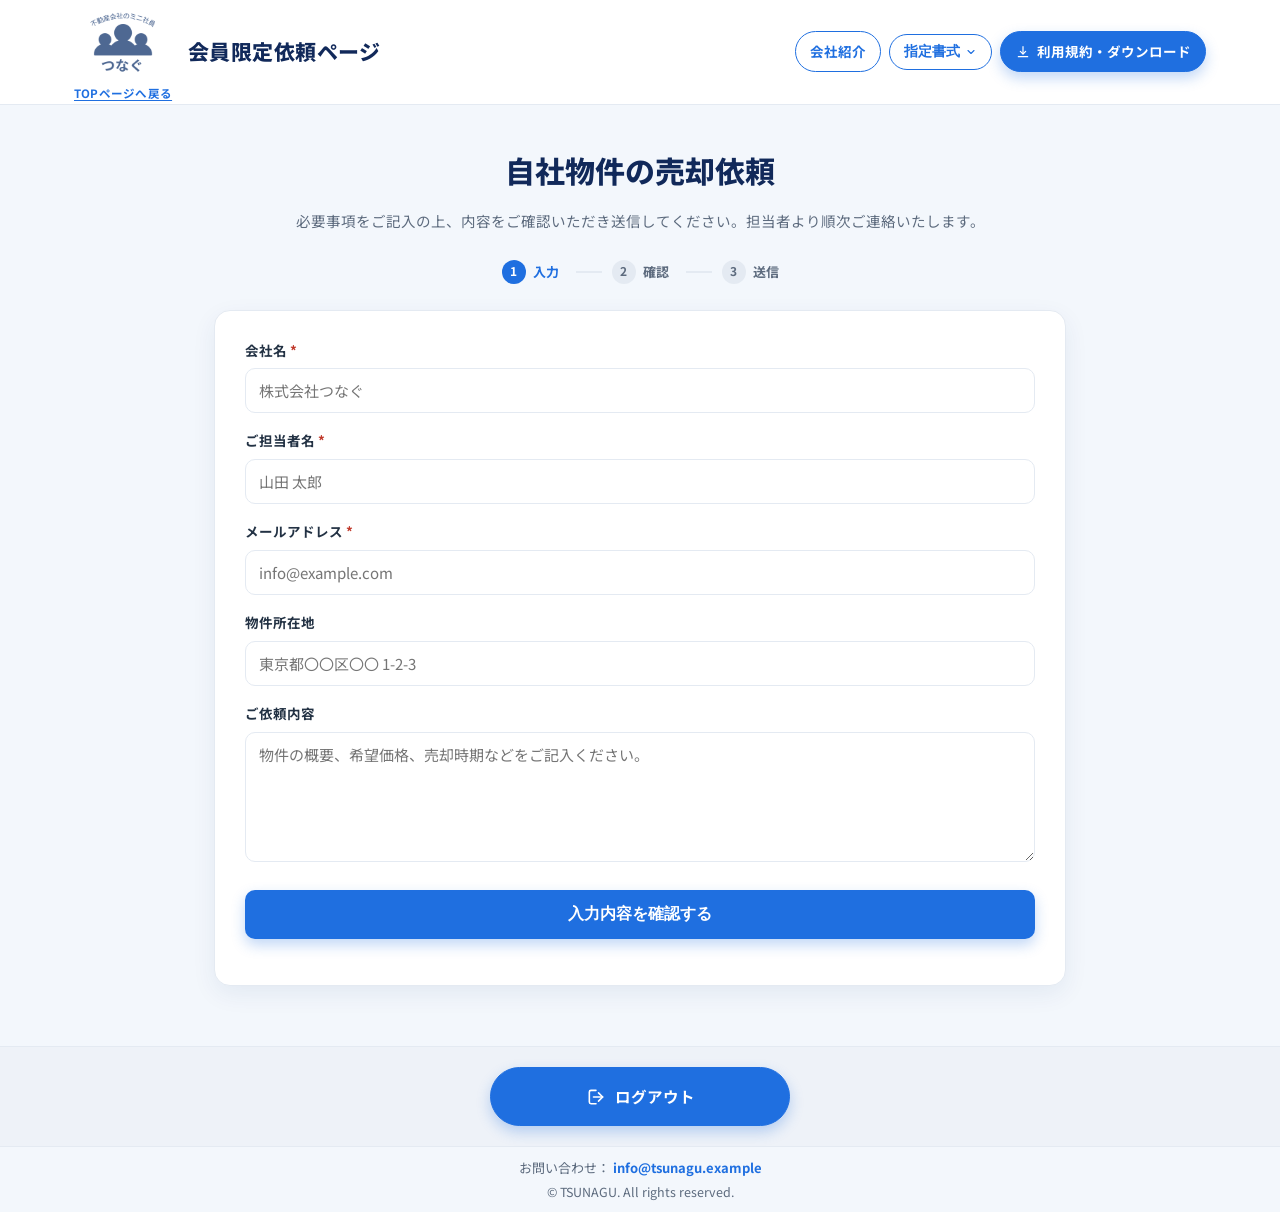
==== commit dd09ad3a: "依頼ページを改修：ヒーロー削除・カード2枚の入れ替え・並び順の管理画面化 - ヒーロー（タイトル・調速バナー）を削除し、TOPICとカードを上に詰める - ヘッダー：ロゴの右にページ名「会員限定依頼ペ" ====
--- a/form.html
+++ b/form.html
@@ -14,28 +14,42 @@
 
   <!-- ヘッダー（共通・簡略） -->
   <header class="site-header">
-    <div class="container site-header__inner">
-      <a href="index.html" class="site-logo" title="TOPページへ戻る">
-        <img class="site-logo__img" src="assets/img/tsunaglogo.png" alt="つなぐ" width="500" height="500">
-        <span class="site-logo__caption">TOPページへ戻る</span>
-      </a>
-      <button type="button" class="header-toggle" aria-label="メニューを開く" aria-expanded="false" aria-controls="header-nav">
-        <span class="header-toggle__bar"></span>
-      </button>
-      <nav class="header-actions" id="header-nav">
-        <a href="#" class="btn-header btn-header--ghost" download><span>買付証明書</span></a>
-        <a href="#" class="btn-header btn-header--ghost" download><span>売却合意書</span></a>
-        <a href="#" class="btn-header btn-header--solid">
-          <svg class="icon" viewBox="0 0 24 24" aria-hidden="true" focusable="false">
-            <path d="M12 4v10" fill="none" stroke="currentColor" stroke-width="1.8" stroke-linecap="round"/>
-            <path d="M8 11l4 4 4-4" fill="none" stroke="currentColor" stroke-width="1.8" stroke-linecap="round" stroke-linejoin="round"/>
-            <path d="M5 19h14" fill="none" stroke="currentColor" stroke-width="1.8" stroke-linecap="round"/>
-          </svg>
-          <span>利用規約・ダウンロード</span>
-        </a>
-      </nav>
-    </div>
-  </header>
+	<div class="container site-header__inner">
+		<div class="site-brand">
+			<a href="index.html" class="site-logo" title="TOPページへ戻る">
+				<img class="site-logo__img" src="assets/img/tsunaglogo.png" alt="つなぐ" width="500" height="500">
+				<span class="site-logo__caption">TOPページへ戻る</span>
+			</a>
+							<p class="site-title">会員限定依頼ページ</p>
+					</div>
+		<button type="button" class="header-toggle" aria-label="メニューを開く" aria-expanded="false" aria-controls="header-nav">
+			<span class="header-toggle__bar"></span>
+		</button>
+		<nav class="header-actions" id="header-nav">
+						<a href="#" class="btn-header btn-header--ghost" target="_blank" rel="noopener">
+				<span>会社紹介</span>
+			</a>
+									<div class="pdf-dropdown header-dropdown">
+				<button type="button" class="btn-header btn-header--ghost pdf-trigger" aria-haspopup="true" aria-expanded="false">
+					<span>指定書式</span>
+					<svg class="pdf-caret" viewBox="0 0 24 24" aria-hidden="true" focusable="false"><path d="M6 9l6 6 6-6" fill="none" stroke="currentColor" stroke-width="2.2" stroke-linecap="round" stroke-linejoin="round"/></svg>
+				</button>
+				<ul class="pdf-menu" role="menu" hidden>
+											<li role="none"><a class="pdf-menu__item" role="menuitem" href="#" download>買付証明書</a></li>
+											<li role="none"><a class="pdf-menu__item" role="menuitem" href="#" download>売却合意書</a></li>
+									</ul>
+			</div>
+						<a href="#" class="btn-header btn-header--solid">
+				<svg class="icon" viewBox="0 0 24 24" aria-hidden="true" focusable="false">
+					<path d="M12 4v10" fill="none" stroke="currentColor" stroke-width="1.8" stroke-linecap="round"/>
+					<path d="M8 11l4 4 4-4" fill="none" stroke="currentColor" stroke-width="1.8" stroke-linecap="round" stroke-linejoin="round"/>
+					<path d="M5 19h14" fill="none" stroke="currentColor" stroke-width="1.8" stroke-linecap="round"/>
+				</svg>
+				<span>利用規約・ダウンロード</span>
+			</a>
+		</nav>
+	</div>
+</header>
 
   <!-- ============================================================
        フォームページ（デザイン確認用モック）
@@ -84,6 +98,10 @@
       </a>
     </div>
     <div class="container">
+      <p class="site-footer__contact">
+			<span>お問い合わせ：</span>
+			<a href="mailto:info@tsunagu.example">info@tsunagu.example</a>
+		</p>
       <small class="site-footer__copy">&copy; TSUNAGU. All rights reserved.</small>
     </div>
   </footer>
--- a/assets/css/style.css
+++ b/assets/css/style.css
@@ -137,6 +137,22 @@
   text-decoration-thickness: 1px;
 }
 .site-logo:hover .site-logo__caption { color: var(--brand-dark); }
+
+/* ロゴの右にページ名（会員限定依頼ページ） */
+.site-brand { display: inline-flex; flex: none; align-items: center; gap: 16px; }
+.site-title {
+  margin: 0;
+  font-size: 21px;
+  font-weight: 800;
+  color: var(--navy);
+  letter-spacing: .02em;
+  line-height: 1.3;
+  white-space: nowrap;
+}
+
+/* ヘッダーの「指定書式」プルダウン（カードのプルダウンと同じ部品） */
+.header-dropdown .pdf-trigger { width: auto; }
+.header-dropdown .pdf-menu { left: auto; right: 0; }
 
 .header-actions { display: inline-flex; align-items: center; gap: 8px; flex-wrap: wrap; justify-content: flex-end; }
 .btn-header {
@@ -420,7 +436,7 @@
 .featured__btn .icon { width: 18px; height: 18px; }
 
 /* ---------- 7. サービスカード ---------- */
-.services { padding-block: 14px 18px; background: #fff; }
+.services { padding-block: 22px 26px; background: #fff; }
 .services__grid {
   display: grid;
   grid-template-columns: repeat(3, 1fr);
@@ -503,7 +519,7 @@
 /* 大ボタン：直接リンク（a）／ドロップダウンのトリガー（.pdf-trigger）の両対応 */
 .actions--split a.actions__primary,
 .actions--split .actions__primary .pdf-trigger { font-size: 15px; font-weight: 700; padding: 13px 8px; }
-.actions--split .actions__secondary { font-size: 12.5px; padding: 12px 6px; }
+.actions--split .actions__secondary { font-size: 12.5px; padding: 12px 12px; }
 
 /* PDFドロップダウン（左ボタン） */
 .pdf-dropdown { position: relative; }
@@ -650,6 +666,10 @@
   padding-block: 10px;
   text-align: center;
 }
+.site-footer .container { flex-direction: column; gap: 2px; }
+.site-footer__contact { margin: 0; color: var(--muted); font-size: 13px; }
+.site-footer__contact a { color: var(--brand); font-weight: 700; }
+.site-footer__contact a:hover { text-decoration: underline; }
 .site-footer__copy { color: var(--muted); font-size: 12.5px; }
 
 /* ---------- モーダル（ポップアップ） ---------- */
@@ -771,6 +791,59 @@
 @media (prefers-reduced-motion: reduce) {
   .modal__dialog { animation: none; }
 }
+
+/* ---------- フッターの広告エリア（PC 3枚／スマホ 1枚。超過分は自動スライド） ----------
+   ※ 広告ブロッカー対策でクラス名に ad / banner を使わない */
+.tsg-pickup {
+  --per: 3;
+  --gap: 20px;
+  --slide-w: 300px;
+  /* フッター（ログアウト帯）と同じ背景にして、フッターの一部として見せる */
+  background: #eef2f8;
+  padding: 24px var(--gutter) 4px;
+}
+.tsg-pickup__inner {
+  max-width: calc(var(--per) * var(--slide-w) + (var(--per) - 1) * var(--gap));
+  margin-inline: auto;
+  text-align: center;
+}
+.tsg-pickup__label {
+  display: inline-block;
+  margin: 0 0 8px;
+  padding: 1px 8px;
+  border: 1px solid #cdd6e3;
+  border-radius: 4px;
+  color: var(--muted);
+  font-size: 11px;
+  font-weight: 700;
+  letter-spacing: .08em;
+  line-height: 1.6;
+}
+.tsg-pickup__viewport { overflow: hidden; }
+.tsg-pickup__track {
+  display: flex;
+  gap: var(--gap);
+  margin: 0;
+  padding: 0;
+  list-style: none;
+}
+.tsg-pickup.is-static .tsg-pickup__track { justify-content: center; }
+.tsg-pickup__item { flex: 0 0 calc((100% - (var(--per) - 1) * var(--gap)) / var(--per)); min-width: 0; }
+.tsg-pickup__link {
+  display: block;
+  aspect-ratio: 6 / 5;
+  overflow: hidden;
+  border: 1px solid var(--line);
+  border-radius: 10px;
+  background: #fff;
+  transition: border-color .15s ease, opacity .15s ease;
+}
+a.tsg-pickup__link:hover { border-color: var(--brand); opacity: .9; }
+.tsg-pickup__img { display: block; width: 100%; height: 100%; object-fit: contain; }
+@media (max-width: 680px) {
+  .tsg-pickup { --per: 1; --gap: 12px; padding: 18px var(--gutter) 2px; }
+}
+@media print { .tsg-pickup { display: none; } }
 
 /* ---------- ログアウト（フッター全幅・中央） ---------- */
 .site-footer__logout {
@@ -1093,7 +1166,7 @@
   font-size: 17px;
 }
 
-/* 必須未入力などのエラー時ハイライト */
+/* 必須未回答などのエラー時ハイライト */
 .formpage__form .is-invalid {
   border-color: #e04b4b !important;
   box-shadow: 0 0 0 3px rgba(224, 75, 75, .14) !important;
@@ -1116,7 +1189,44 @@
 .formpage__form .cf7c-files-note { font-size: 13px; color: var(--muted); margin-top: -4px; }
 .formpage__form .cf7c-section { font-size: 13.5px; font-weight: 800; color: var(--navy); letter-spacing: .02em; margin: 18px 0 2px; }
 .formpage__form .cf7c-list > .cf7c-section:first-child { margin-top: 0; }
-.cf7c-value.is-empty { color: #aab4c2; }
+.cf7c-value.is-empty { color: #b9843a; font-weight: 700; }
+
+/* 確認画面の注意喚起（未回答の件数） */
+.formpage__form .cf7c-notice {
+  display: flex;
+  align-items: flex-start;
+  gap: 10px;
+  margin: 0 0 14px;
+  padding: 13px 16px;
+  border-radius: var(--radius-sm);
+  font-size: 14px;
+  line-height: 1.7;
+}
+.formpage__form .cf7c-notice__icon {
+  flex: none;
+  width: 21px;
+  height: 21px;
+  margin-top: 1px;
+  border-radius: 50%;
+  display: inline-flex;
+  align-items: center;
+  justify-content: center;
+  font-size: 13px;
+  font-weight: 900;
+  color: #fff;
+}
+.formpage__form .cf7c-notice.is-warn {
+  background: #fdf3dc;
+  border: 1.5px solid #e8c780;
+  color: #7a5410;
+}
+.formpage__form .cf7c-notice.is-warn .cf7c-notice__icon { background: #c98a16; }
+.formpage__form .cf7c-notice.is-ok {
+  background: #eef7f0;
+  border: 1.5px solid #b7ddc2;
+  color: #2c6b41;
+}
+.formpage__form .cf7c-notice.is-ok .cf7c-notice__icon { background: #3f9a5f; }
 
 /* ===== ファイル添付エリア（CF7 Drag & Drop Multiple File Upload）=====
    「ファイルの参照」を大きな青ボタンにし、枠内どこでもクリックできると分かるUIに */
@@ -1254,6 +1364,11 @@
 }
 
 /* ---------- 11. レスポンシブ ---------- */
+@media (max-width: 900px) {
+  .site-brand { gap: 12px; }
+  .site-title { font-size: 17px; }
+}
+
 @media (max-width: 1024px) {
   .hero__inner { grid-template-columns: 1fr; gap: 26px; }
   .hero__promo { max-width: 460px; }
@@ -1287,6 +1402,11 @@
   }
   .header-actions.is-open { display: flex; }
   .btn-header { width: 100%; justify-content: center; padding: 12px 16px; font-size: 14px; gap: 8px; }
+  .site-brand { gap: 10px; }
+  .site-title { font-size: 15px; }
+  .header-actions .pdf-dropdown { width: 100%; }
+  .header-dropdown .pdf-trigger { width: 100%; }
+  .header-actions .pdf-menu { position: static; width: 100%; max-width: none; margin-top: 6px; box-shadow: none; }
   .btn-header .icon { display: inline-block; width: 16px; height: 16px; }
 
   /* TOPIC：1行のスリム帯 */
@@ -1335,8 +1455,9 @@
   .featured__btn { flex: none; align-self: center; padding: 8px 12px; font-size: 12px; }
 
   /* サービスカード：コンパクト化して2枚目まで見せる */
-  .services { padding-block: 6px 16px; }
+  .services { padding-block: 12px 16px; }
   .services__grid { grid-template-columns: 1fr; gap: 8px; }
+  .services__grid > .service-card { order: var(--sp-order, 0); }
   .service-card { padding: 11px 13px 11px; border-radius: 12px; }
   /* タグはタイトルと内容が重複するためスマホでは非表示（表示したい場合は下行を削除） */
   .service-card__tag { display: none; }
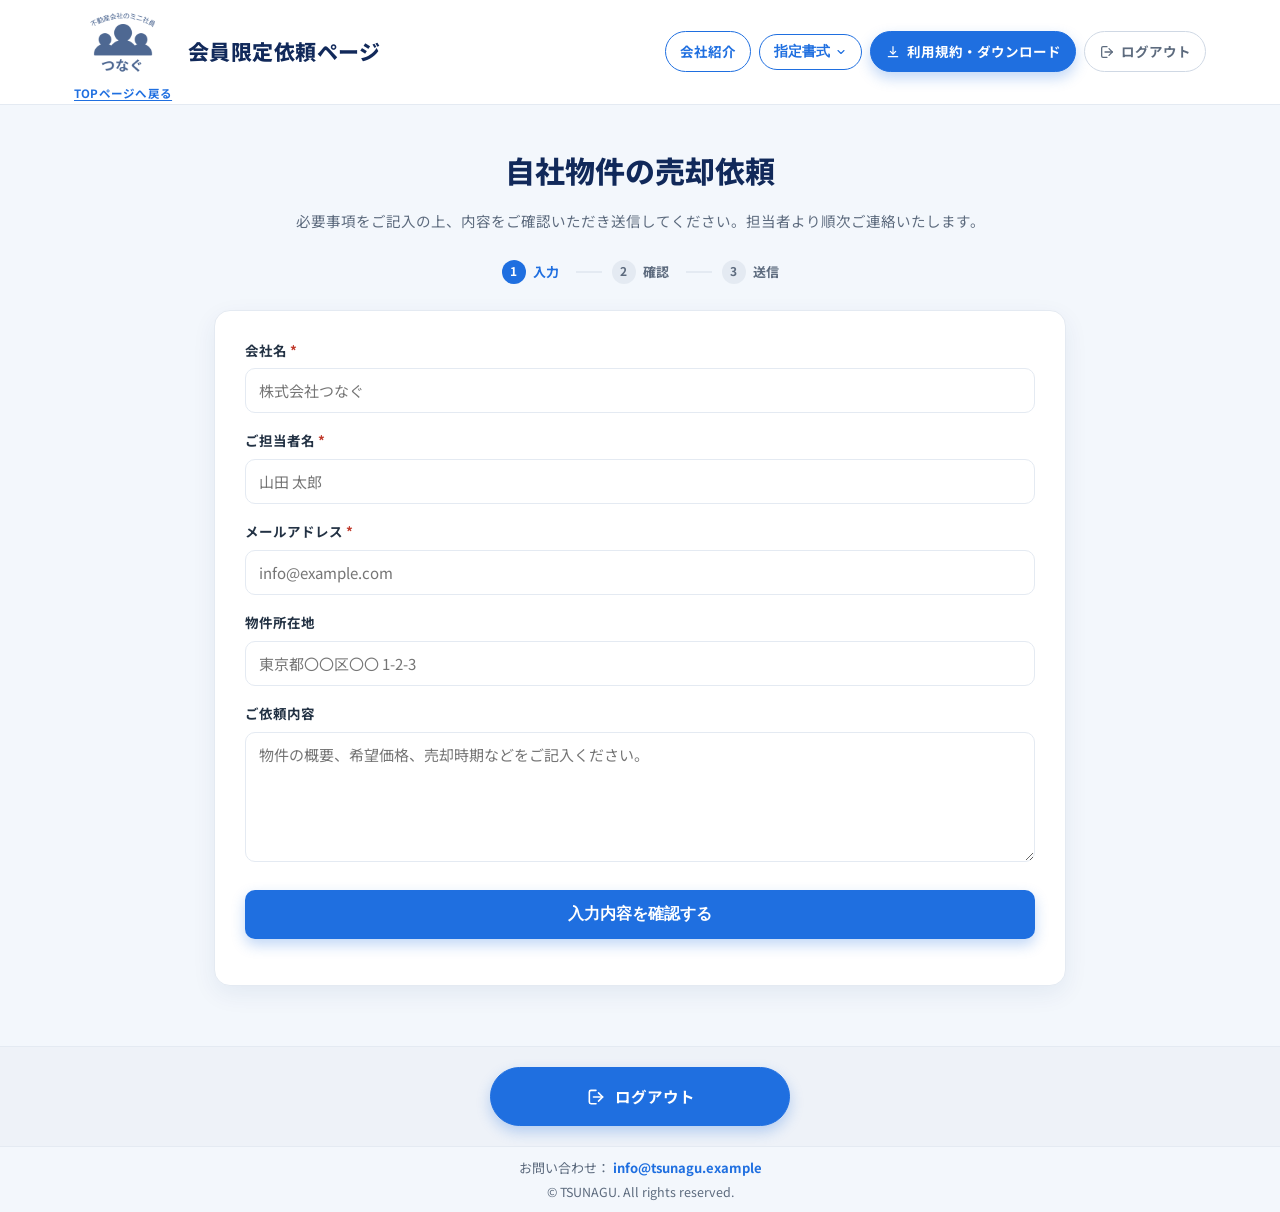
==== commit 633d9e55: "ヘッダーにログアウトボタンを追加、広告のダミー画像を追加 - ヘッダー右端にログアウトを追加（ログイン中のみ表示。スマホはメニュー内）。フッターのログアウトはそのまま - タブレット幅でヘッダーのボタ" ====
--- a/form.html
+++ b/form.html
@@ -46,6 +46,14 @@
 					<path d="M5 19h14" fill="none" stroke="currentColor" stroke-width="1.8" stroke-linecap="round"/>
 				</svg>
 				<span>利用規約・ダウンロード</span>
+			</a>
+			<a href="#" class="btn-header btn-header--logout">
+				<svg class="icon" viewBox="0 0 24 24" aria-hidden="true" focusable="false">
+					<path d="M15 17l5-5-5-5" fill="none" stroke="currentColor" stroke-width="1.9" stroke-linecap="round" stroke-linejoin="round"/>
+					<path d="M20 12H9" fill="none" stroke="currentColor" stroke-width="1.9" stroke-linecap="round"/>
+					<path d="M12 20H6a2 2 0 0 1-2-2V6a2 2 0 0 1 2-2h6" fill="none" stroke="currentColor" stroke-width="1.9" stroke-linecap="round" stroke-linejoin="round"/>
+				</svg>
+				<span>ログアウト</span>
 			</a>
 		</nav>
 	</div>
--- a/assets/css/style.css
+++ b/assets/css/style.css
@@ -172,6 +172,15 @@
 .btn-header--ghost:hover { background: #eaf3ff; }
 .btn-header--solid { color: #fff; background: var(--brand); box-shadow: 0 6px 14px rgba(31, 111, 224, .28); }
 .btn-header--solid:hover { filter: brightness(1.06); }
+/* ログアウト：他のボタンと区別するため灰色の控えめな見た目 */
+.btn-header--logout { color: var(--muted); background: #fff; border-color: #cfd8e4; }
+.btn-header--logout:hover { color: var(--ink); background: #f3f6fa; }
+/* タブレット幅（ハンバーガー表示の手前）：ヘッダーのボタンを詰めて1行に収める */
+@media (min-width: 681px) and (max-width: 960px) {
+  .header-actions { gap: 6px; }
+  .btn-header { padding: 7px 10px; font-size: 12.5px; gap: 4px; }
+  .site-title { font-size: 16px; }
+}
 
 /* ハンバーガー（スマホのみ表示） */
 .header-toggle { display: none; }
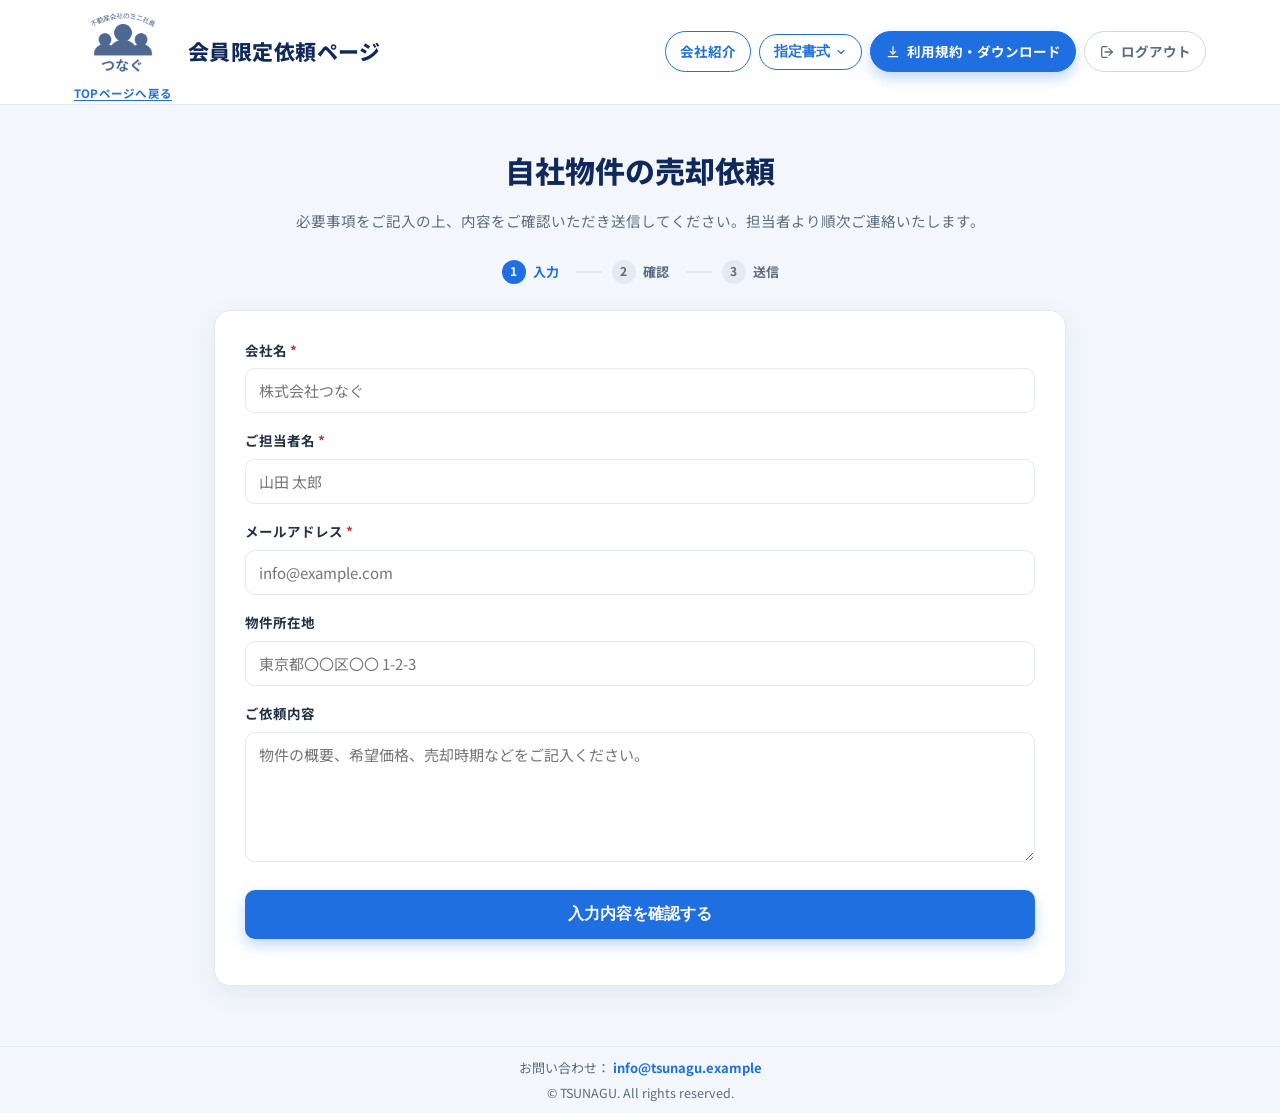
==== commit ace983b2: "フッターのログアウトを削除、調速の説明文を変更、ZIP名を tsunagu-theme3.zip に変更 - ログアウトはヘッダーのみに集約（フッターから削除） - 調速サービスの説明文を3行の新しい" ====
--- a/form.html
+++ b/form.html
@@ -95,16 +95,6 @@
   </main>
 
   <footer class="site-footer">
-    <div class="site-footer__logout">
-      <a class="logout-btn" href="#">
-        <svg class="icon" viewBox="0 0 24 24" aria-hidden="true" focusable="false">
-          <path d="M15 17l5-5-5-5" fill="none" stroke="currentColor" stroke-width="1.9" stroke-linecap="round" stroke-linejoin="round"/>
-          <path d="M20 12H9" fill="none" stroke="currentColor" stroke-width="1.9" stroke-linecap="round"/>
-          <path d="M12 20H6a2 2 0 0 1-2-2V6a2 2 0 0 1 2-2h6" fill="none" stroke="currentColor" stroke-width="1.9" stroke-linecap="round" stroke-linejoin="round"/>
-        </svg>
-        <span>ログアウト</span>
-      </a>
-    </div>
     <div class="container">
       <p class="site-footer__contact">
 			<span>お問い合わせ：</span>
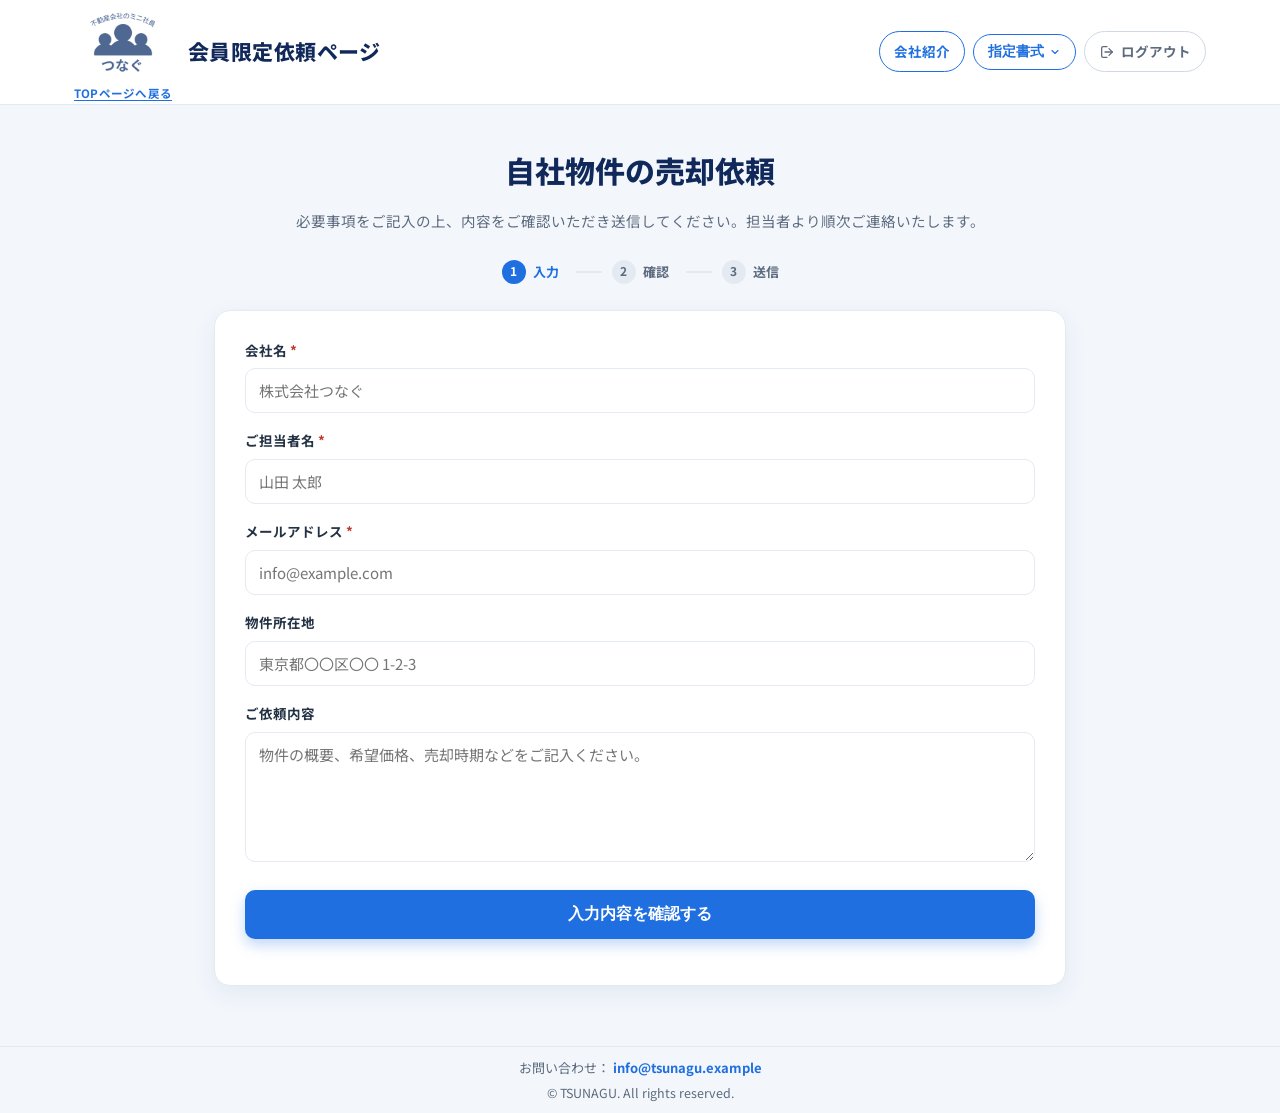
==== commit b52116af: "ヘッダーの利用規約を削除、TOPICをヘッダー内へ、カードの文字と枠線を黒に - ヘッダーの「利用規約・ダウンロード」ボタンを削除（管理画面の項目も削除）   ※別セッションで追加されたヘッダーのログ" ====
--- a/form.html
+++ b/form.html
@@ -22,7 +22,7 @@
 			</a>
 							<p class="site-title">会員限定依頼ページ</p>
 					</div>
-		<button type="button" class="header-toggle" aria-label="メニューを開く" aria-expanded="false" aria-controls="header-nav">
+				<button type="button" class="header-toggle" aria-label="メニューを開く" aria-expanded="false" aria-controls="header-nav">
 			<span class="header-toggle__bar"></span>
 		</button>
 		<nav class="header-actions" id="header-nav">
@@ -39,15 +39,7 @@
 											<li role="none"><a class="pdf-menu__item" role="menuitem" href="#" download>売却合意書</a></li>
 									</ul>
 			</div>
-						<a href="#" class="btn-header btn-header--solid">
-				<svg class="icon" viewBox="0 0 24 24" aria-hidden="true" focusable="false">
-					<path d="M12 4v10" fill="none" stroke="currentColor" stroke-width="1.8" stroke-linecap="round"/>
-					<path d="M8 11l4 4 4-4" fill="none" stroke="currentColor" stroke-width="1.8" stroke-linecap="round" stroke-linejoin="round"/>
-					<path d="M5 19h14" fill="none" stroke="currentColor" stroke-width="1.8" stroke-linecap="round"/>
-				</svg>
-				<span>利用規約・ダウンロード</span>
-			</a>
-			<a href="#" class="btn-header btn-header--logout">
+									<a href="#" class="btn-header btn-header--logout">
 				<svg class="icon" viewBox="0 0 24 24" aria-hidden="true" focusable="false">
 					<path d="M15 17l5-5-5-5" fill="none" stroke="currentColor" stroke-width="1.9" stroke-linecap="round" stroke-linejoin="round"/>
 					<path d="M20 12H9" fill="none" stroke="currentColor" stroke-width="1.9" stroke-linecap="round"/>
@@ -55,7 +47,7 @@
 				</svg>
 				<span>ログアウト</span>
 			</a>
-		</nav>
+					</nav>
 	</div>
 </header>
 
--- a/assets/css/style.css
+++ b/assets/css/style.css
@@ -148,6 +148,27 @@
   letter-spacing: .02em;
   line-height: 1.3;
   white-space: nowrap;
+}
+
+/* ヘッダー内のTOPIC（管理画面で「ヘッダー内」を選んだとき。PCのみ表示） */
+.topics.topics--header { display: none; }
+@media (min-width: 1025px) {
+  .topics.topics--header {
+    display: flex;
+    flex: 1 1 auto;
+    min-width: 0;
+    gap: 10px;
+    margin: 0 22px;
+    padding: 6px 8px 6px 6px;
+    border-radius: 999px;
+    box-shadow: 0 6px 16px rgba(20, 52, 110, .14);
+  }
+  .topics--header .topics__label { font-size: 11px; padding: 5px 12px; }
+  .topics--header .topics__item { font-size: 13.5px; padding: 0 18px 0 26px; }
+  .topics--header .topics__item::before { left: 10px; width: 5px; height: 5px; }
+  .topics.topics--below { display: none; }
+  /* TOPICが残りの幅を使い、右のボタンは1行のまま縮めない */
+  .site-header__inner .header-actions { flex: none; flex-wrap: nowrap; }
 }
 
 /* ヘッダーの「指定書式」プルダウン（カードのプルダウンと同じ部品） */
@@ -458,7 +479,7 @@
   display: flex;
   flex-direction: column;
   background: #fff;
-  border: 1px solid var(--line);
+  border: 1px solid #2b2b2b;
   border-radius: var(--radius);
   box-shadow: var(--shadow-card);
   padding: 14px 16px 15px;
@@ -509,7 +530,7 @@
 .service-card__desc {
   margin-top: 8px;
   font-size: 12.5px;
-  color: var(--muted);
+  color: #1f1f1f;
   line-height: 1.55;
   flex: 1 1 auto;
 }
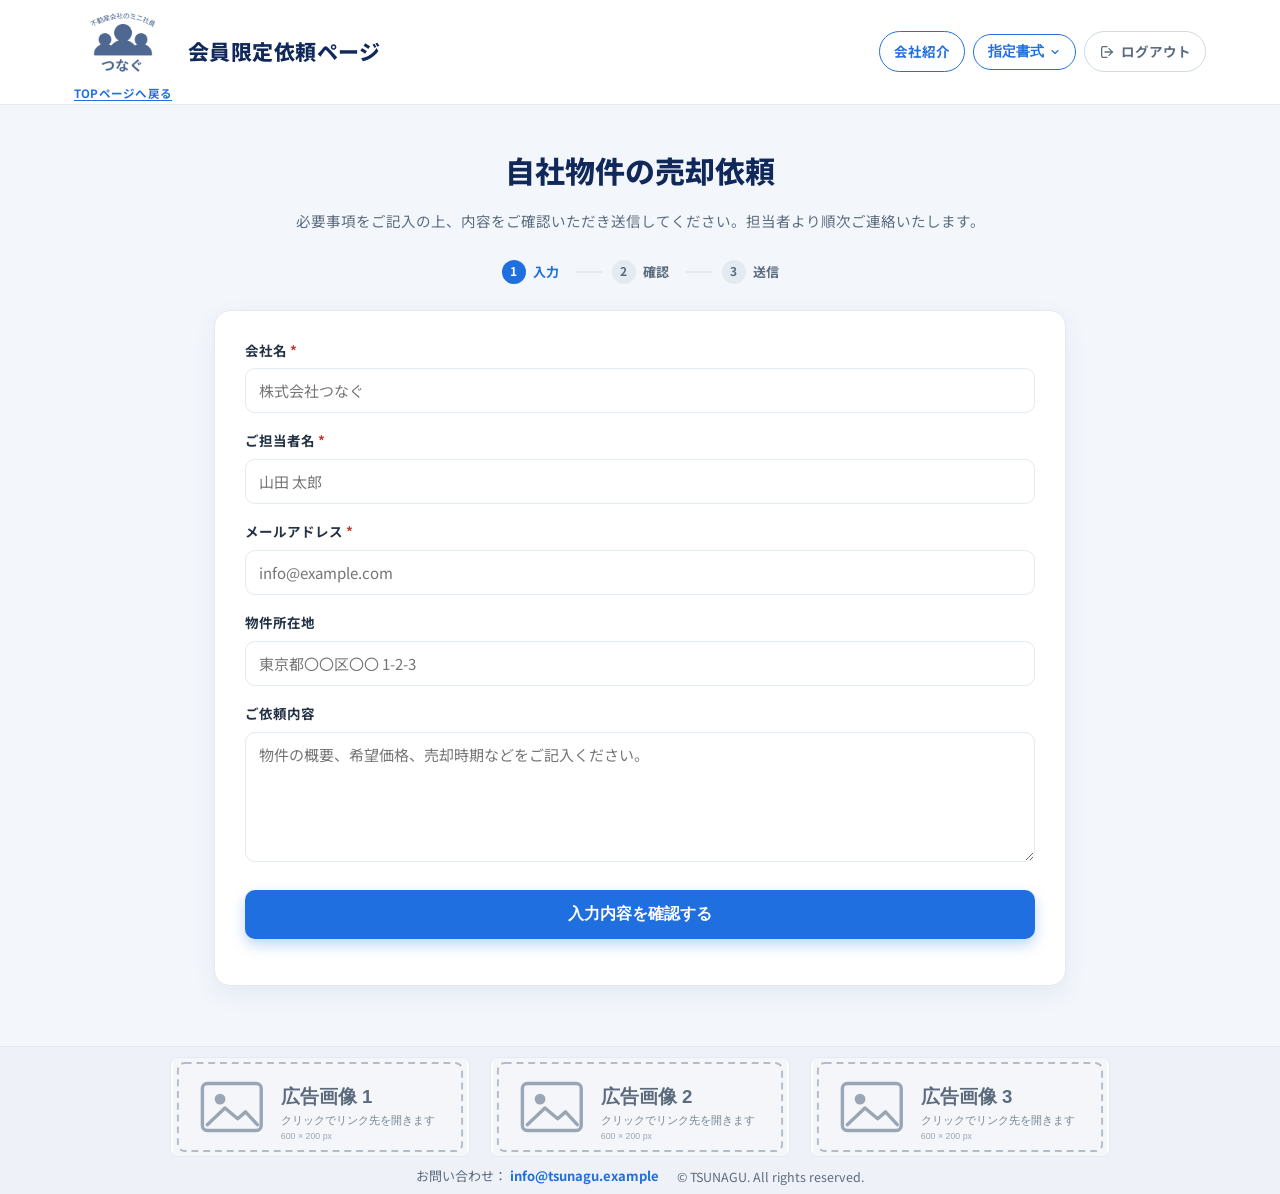
==== commit 2df3d657: "トップページを1画面に収める：TOPICをフッターへ、広告を横長に、PR表記を削除 - TOPICをフッター（カードの下）へ移動。PC・タブレットはフッター、スマホはカードの上 - 広告を横長バナー（" ====
--- a/form.html
+++ b/form.html
@@ -22,7 +22,7 @@
 			</a>
 							<p class="site-title">会員限定依頼ページ</p>
 					</div>
-				<button type="button" class="header-toggle" aria-label="メニューを開く" aria-expanded="false" aria-controls="header-nav">
+		<button type="button" class="header-toggle" aria-label="メニューを開く" aria-expanded="false" aria-controls="header-nav">
 			<span class="header-toggle__bar"></span>
 		</button>
 		<nav class="header-actions" id="header-nav">
@@ -87,14 +87,34 @@
   </main>
 
   <footer class="site-footer">
-    <div class="container">
-      <p class="site-footer__contact">
+		<section class="tsg-pickup" aria-label="広告">
+	<div class="tsg-pickup__inner">
+		<div class="tsg-pickup__viewport" data-interval="4000">
+			<ul class="tsg-pickup__track">
+									<li class="tsg-pickup__item">
+													<a class="tsg-pickup__link" href="#" target="_blank" rel="sponsored noopener"><img src="assets/img/sample-pickup-1.svg" width="600" height="200" class="tsg-pickup__img" alt="広告画像1" sizes="300px" loading="lazy" decoding="async"></a>
+											</li>
+									<li class="tsg-pickup__item">
+													<a class="tsg-pickup__link" href="#" target="_blank" rel="sponsored noopener"><img src="assets/img/sample-pickup-2.svg" width="600" height="200" class="tsg-pickup__img" alt="広告画像2" sizes="300px" loading="lazy" decoding="async"></a>
+											</li>
+									<li class="tsg-pickup__item">
+													<a class="tsg-pickup__link" href="#" target="_blank" rel="sponsored noopener"><img src="assets/img/sample-pickup-3.svg" width="600" height="200" class="tsg-pickup__img" alt="広告画像3" sizes="300px" loading="lazy" decoding="async"></a>
+											</li>
+									<li class="tsg-pickup__item">
+													<a class="tsg-pickup__link" href="#" target="_blank" rel="sponsored noopener"><img src="assets/img/sample-pickup-4.svg" width="600" height="200" class="tsg-pickup__img" alt="広告画像4" sizes="300px" loading="lazy" decoding="async"></a>
+											</li>
+							</ul>
+		</div>
+	</div>
+</section>
+	<div class="container site-footer__bottom">
+						<p class="site-footer__contact">
 			<span>お問い合わせ：</span>
 			<a href="mailto:info@tsunagu.example">info@tsunagu.example</a>
 		</p>
-      <small class="site-footer__copy">&copy; TSUNAGU. All rights reserved.</small>
-    </div>
-  </footer>
+				<small class="site-footer__copy">© TSUNAGU. All rights reserved.</small>
+	</div>
+</footer>
 
 
   <script src="assets/js/main.js"></script>
--- a/assets/css/style.css
+++ b/assets/css/style.css
@@ -148,27 +148,6 @@
   letter-spacing: .02em;
   line-height: 1.3;
   white-space: nowrap;
-}
-
-/* ヘッダー内のTOPIC（管理画面で「ヘッダー内」を選んだとき。PCのみ表示） */
-.topics.topics--header { display: none; }
-@media (min-width: 1025px) {
-  .topics.topics--header {
-    display: flex;
-    flex: 1 1 auto;
-    min-width: 0;
-    gap: 10px;
-    margin: 0 22px;
-    padding: 6px 8px 6px 6px;
-    border-radius: 999px;
-    box-shadow: 0 6px 16px rgba(20, 52, 110, .14);
-  }
-  .topics--header .topics__label { font-size: 11px; padding: 5px 12px; }
-  .topics--header .topics__item { font-size: 13.5px; padding: 0 18px 0 26px; }
-  .topics--header .topics__item::before { left: 10px; width: 5px; height: 5px; }
-  .topics.topics--below { display: none; }
-  /* TOPICが残りの幅を使い、右のボタンは1行のまま縮めない */
-  .site-header__inner .header-actions { flex: none; flex-wrap: nowrap; }
 }
 
 /* ヘッダーの「指定書式」プルダウン（カードのプルダウンと同じ部品） */
@@ -466,11 +445,11 @@
 .featured__btn .icon { width: 18px; height: 18px; }
 
 /* ---------- 7. サービスカード ---------- */
-.services { padding-block: 22px 26px; background: #fff; }
+.services { padding-block: 14px 16px; background: #fff; }
 .services__grid {
   display: grid;
   grid-template-columns: repeat(3, 1fr);
-  gap: 14px;
+  gap: 12px;
 }
 
 .service-card {
@@ -482,7 +461,7 @@
   border: 1px solid #2b2b2b;
   border-radius: var(--radius);
   box-shadow: var(--shadow-card);
-  padding: 14px 16px 15px;
+  padding: 10px 16px 10px;
 }
 
 /* カラーテーマ */
@@ -495,25 +474,25 @@
 
 .service-card__tag {
   align-self: flex-start;
-  font-size: 12px;
+  font-size: 11.5px;
   font-weight: 700;
   color: var(--c);
   background: var(--c-bg);
-  padding: 5px 12px;
+  padding: 3px 10px;
   border-radius: 999px;
 }
 .service-card__head {
   display: flex;
   align-items: center;
   gap: 12px;
-  margin-top: 10px;
+  margin-top: 8px;
 }
 .service-card__icon {
   display: inline-flex;
   align-items: center;
   justify-content: center;
-  width: 48px;
-  height: 48px;
+  width: 40px;
+  height: 40px;
   flex: none;
   border-radius: 50%;
   background: var(--c-bg);
@@ -528,7 +507,7 @@
 }
 .service-card__title small { display: block; font-size: 11.5px; font-weight: 500; color: var(--muted); }
 .service-card__desc {
-  margin-top: 8px;
+  margin-top: 6px;
   font-size: 12.5px;
   color: #1f1f1f;
   line-height: 1.55;
@@ -538,7 +517,7 @@
   display: grid;
   grid-template-columns: 1fr 1fr;
   gap: 9px;
-  margin-top: 12px;
+  margin-top: 10px;
 }
 .service-card__actions .btn { padding: 11px 7px; font-size: 13.5px; }
 
@@ -548,8 +527,8 @@
 }
 /* 大ボタン：直接リンク（a）／ドロップダウンのトリガー（.pdf-trigger）の両対応 */
 .actions--split a.actions__primary,
-.actions--split .actions__primary .pdf-trigger { font-size: 15px; font-weight: 700; padding: 13px 8px; }
-.actions--split .actions__secondary { font-size: 12.5px; padding: 12px 12px; }
+.actions--split .actions__primary .pdf-trigger { font-size: 15px; font-weight: 700; padding: 8px 8px; }
+.actions--split .actions__secondary { font-size: 12.5px; padding: 7px 12px; }
 
 /* PDFドロップダウン（左ボタン） */
 .pdf-dropdown { position: relative; }
@@ -688,15 +667,41 @@
 }
 
 /* ---------- 9. フッター ---------- */
-.site-footer { background: var(--bg-soft); border-top: 1px solid var(--line); }
-.site-footer .container {
-  display: flex;
-  align-items: center;
-  justify-content: center;
-  padding-block: 10px;
+/* 縦に余る大きな画面では、フッターのグレーを画面の下端まで伸ばす（フッターの下に白い余白を残さない） */
+body:not(.login-page) { display: flex; flex-direction: column; min-height: 100vh; }
+body.admin-bar:not(.login-page) { min-height: calc(100vh - 32px); }
+.site-footer { flex: 1 0 auto; background: #eef2f8; border-top: 1px solid var(--line); padding-top: 10px; }
+/* フッターのTOPIC（PC・タブレット） */
+.site-footer__topics { width: 100%; max-width: var(--container); margin: 0 auto 8px; padding-inline: var(--gutter); }
+.topics.topics--footer { margin-bottom: 0; padding: 5px 12px; box-shadow: 0 6px 14px rgba(20, 52, 110, .12); }
+.topics--footer .topics__label { font-size: 11.5px; padding: 5px 12px; }
+.topics--footer .topics__item { font-size: 14px; }
+/* 見える高さが小さい画面（1366×768のノートPCなど）では、1画面に収めるためタグを隠し、ロゴを一回り小さく */
+@media (min-width: 681px) and (max-height: 760px) {
+  .service-card__tag { display: none; }
+  .service-card__head { margin-top: 0; }
+  .site-logo__img { height: 70px; }
+  .site-header__inner { min-height: 0; }
+}
+/* さらに低い画面（ブックマークバー表示の1366×768など） */
+@media (min-width: 681px) and (max-height: 640px) {
+  .site-logo__img { height: 58px; }
+  .services { padding-block: 10px; }
+  .services__grid { gap: 10px; }
+}
+/* TOPICの出し分け：PC・タブレットはフッター、スマホはカードの上 */
+@media (min-width: 681px) { .topics.topics--sp { display: none; } }
+@media (max-width: 680px) { .site-footer__topics { display: none; } }
+.site-footer__bottom {
+  display: flex;
+  flex-wrap: wrap;
+  align-items: center;
+  justify-content: center;
+  column-gap: 18px;
+  row-gap: 2px;
+  padding-block: 4px 6px;
   text-align: center;
 }
-.site-footer .container { flex-direction: column; gap: 2px; }
 .site-footer__contact { margin: 0; color: var(--muted); font-size: 13px; }
 .site-footer__contact a { color: var(--brand); font-weight: 700; }
 .site-footer__contact a:hover { text-decoration: underline; }
@@ -828,27 +833,13 @@
   --per: 3;
   --gap: 20px;
   --slide-w: 300px;
-  /* フッター（ログアウト帯）と同じ背景にして、フッターの一部として見せる */
-  background: #eef2f8;
-  padding: 24px var(--gutter) 4px;
+  padding: 0 var(--gutter) 4px;
 }
 .tsg-pickup__inner {
   max-width: calc(var(--per) * var(--slide-w) + (var(--per) - 1) * var(--gap));
   margin-inline: auto;
   text-align: center;
 }
-.tsg-pickup__label {
-  display: inline-block;
-  margin: 0 0 8px;
-  padding: 1px 8px;
-  border: 1px solid #cdd6e3;
-  border-radius: 4px;
-  color: var(--muted);
-  font-size: 11px;
-  font-weight: 700;
-  letter-spacing: .08em;
-  line-height: 1.6;
-}
 .tsg-pickup__viewport { overflow: hidden; }
 .tsg-pickup__track {
   display: flex;
@@ -861,17 +852,17 @@
 .tsg-pickup__item { flex: 0 0 calc((100% - (var(--per) - 1) * var(--gap)) / var(--per)); min-width: 0; }
 .tsg-pickup__link {
   display: block;
-  aspect-ratio: 6 / 5;
+  aspect-ratio: 3 / 1;
   overflow: hidden;
   border: 1px solid var(--line);
-  border-radius: 10px;
+  border-radius: 8px;
   background: #fff;
   transition: border-color .15s ease, opacity .15s ease;
 }
 a.tsg-pickup__link:hover { border-color: var(--brand); opacity: .9; }
 .tsg-pickup__img { display: block; width: 100%; height: 100%; object-fit: contain; }
 @media (max-width: 680px) {
-  .tsg-pickup { --per: 1; --gap: 12px; padding: 18px var(--gutter) 2px; }
+  .tsg-pickup { --per: 1; --gap: 12px; padding: 0 var(--gutter) 2px; }
 }
 @media print { .tsg-pickup { display: none; } }
 
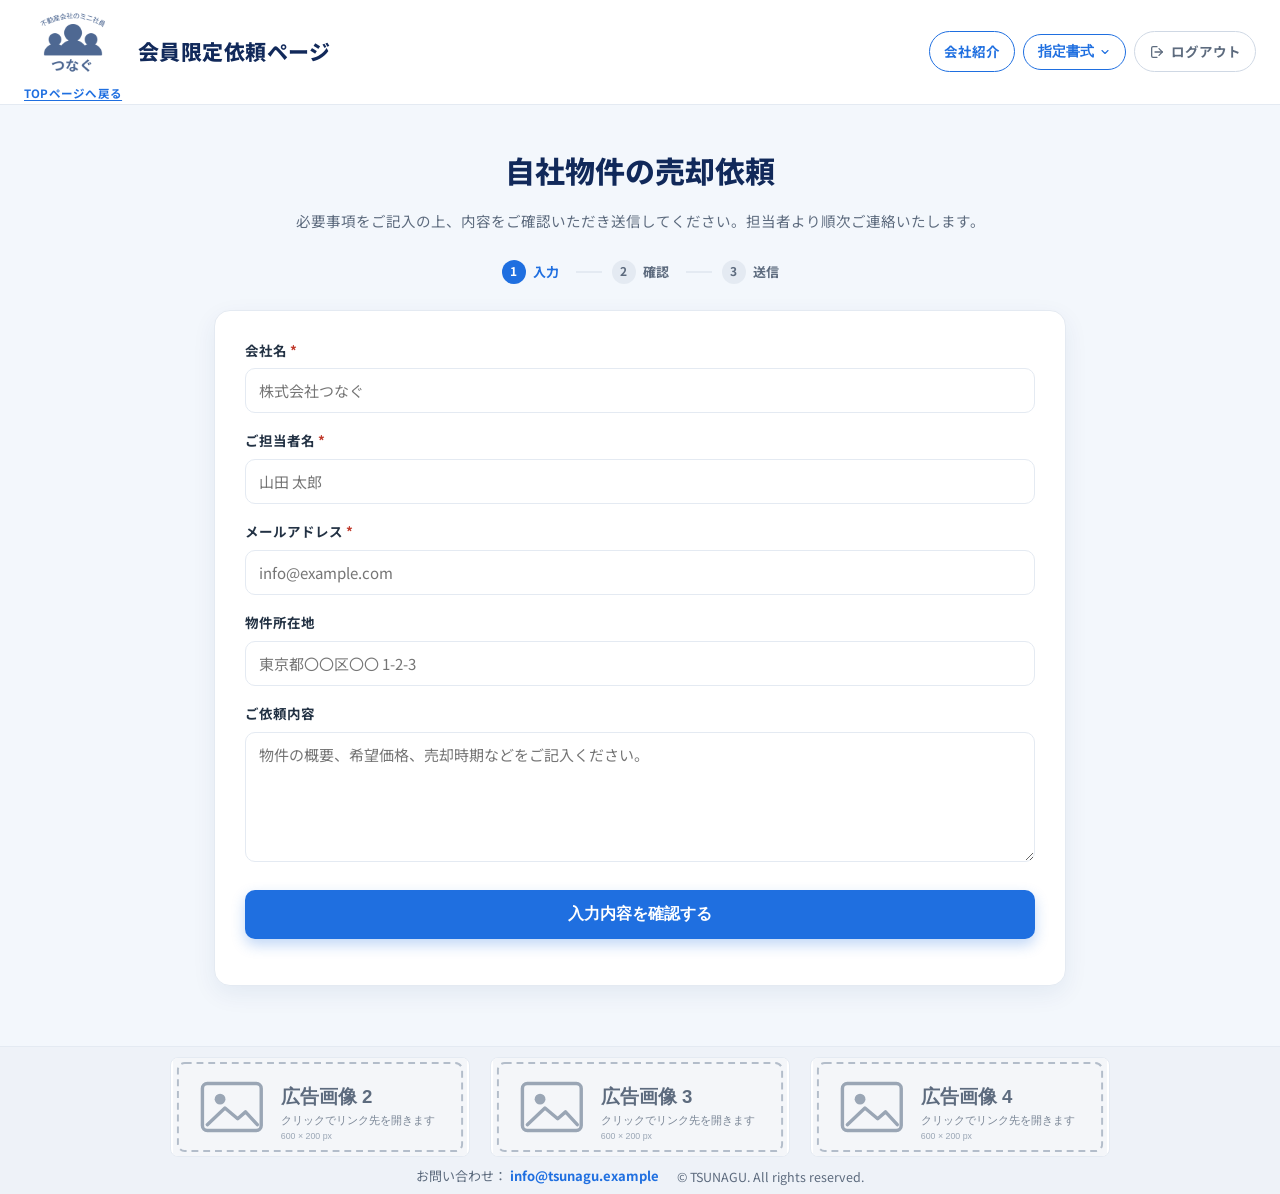
==== commit e1a3c775: "ヘッダーの横幅を広げてTOPICを同じ行に配置、カード5を「HP制作・業務自動化」に - TOPICをフッターからヘッダー内（ロゴとボタンの間）へ移動。PC（1025px以上）のみ。   タブレット・" ====
--- a/form.html
+++ b/form.html
@@ -49,7 +49,7 @@
 			</a>
 					</nav>
 	</div>
-</header>
+	</header>
 
   <!-- ============================================================
        フォームページ（デザイン確認用モック）
@@ -87,7 +87,7 @@
   </main>
 
   <footer class="site-footer">
-		<section class="tsg-pickup" aria-label="広告">
+	<section class="tsg-pickup" aria-label="広告">
 	<div class="tsg-pickup__inner">
 		<div class="tsg-pickup__viewport" data-interval="4000">
 			<ul class="tsg-pickup__track">
--- a/assets/css/style.css
+++ b/assets/css/style.css
@@ -671,11 +671,27 @@
 body:not(.login-page) { display: flex; flex-direction: column; min-height: 100vh; }
 body.admin-bar:not(.login-page) { min-height: calc(100vh - 32px); }
 .site-footer { flex: 1 0 auto; background: #eef2f8; border-top: 1px solid var(--line); padding-top: 10px; }
-/* フッターのTOPIC（PC・タブレット） */
-.site-footer__topics { width: 100%; max-width: var(--container); margin: 0 auto 8px; padding-inline: var(--gutter); }
-.topics.topics--footer { margin-bottom: 0; padding: 5px 12px; box-shadow: 0 6px 14px rgba(20, 52, 110, .12); }
-.topics--footer .topics__label { font-size: 11.5px; padding: 5px 12px; }
-.topics--footer .topics__item { font-size: 14px; }
+/* ヘッダーの横幅を広げ、ロゴとボタンの間にTOPICを置く（PCのみ。タブレット・スマホはカードの上） */
+.site-header .container { max-width: 1680px; }
+.topics.topics--header { display: none; }
+@media (min-width: 1025px) {
+  .topics.topics--header {
+    display: flex;
+    flex: 1 1 auto;
+    min-width: 0;
+    gap: 10px;
+    margin: 0 24px;
+    padding: 6px 8px 6px 6px;
+    border-radius: 999px;
+    box-shadow: 0 6px 16px rgba(20, 52, 110, .14);
+  }
+  .topics--header .topics__label { font-size: 11.5px; padding: 5px 12px; }
+  .topics--header .topics__item { font-size: 14px; padding: 0 18px 0 26px; }
+  .topics--header .topics__item::before { left: 10px; width: 5px; height: 5px; }
+  /* TOPICが残りの幅を使い、右のボタンは1行のまま縮めない */
+  .site-header__inner .header-actions { flex: none; flex-wrap: nowrap; }
+  .topics.topics--sp { display: none; }
+}
 /* 見える高さが小さい画面（1366×768のノートPCなど）では、1画面に収めるためタグを隠し、ロゴを一回り小さく */
 @media (min-width: 681px) and (max-height: 760px) {
   .service-card__tag { display: none; }
@@ -689,9 +705,6 @@
   .services { padding-block: 10px; }
   .services__grid { gap: 10px; }
 }
-/* TOPICの出し分け：PC・タブレットはフッター、スマホはカードの上 */
-@media (min-width: 681px) { .topics.topics--sp { display: none; } }
-@media (max-width: 680px) { .site-footer__topics { display: none; } }
 .site-footer__bottom {
   display: flex;
   flex-wrap: wrap;
